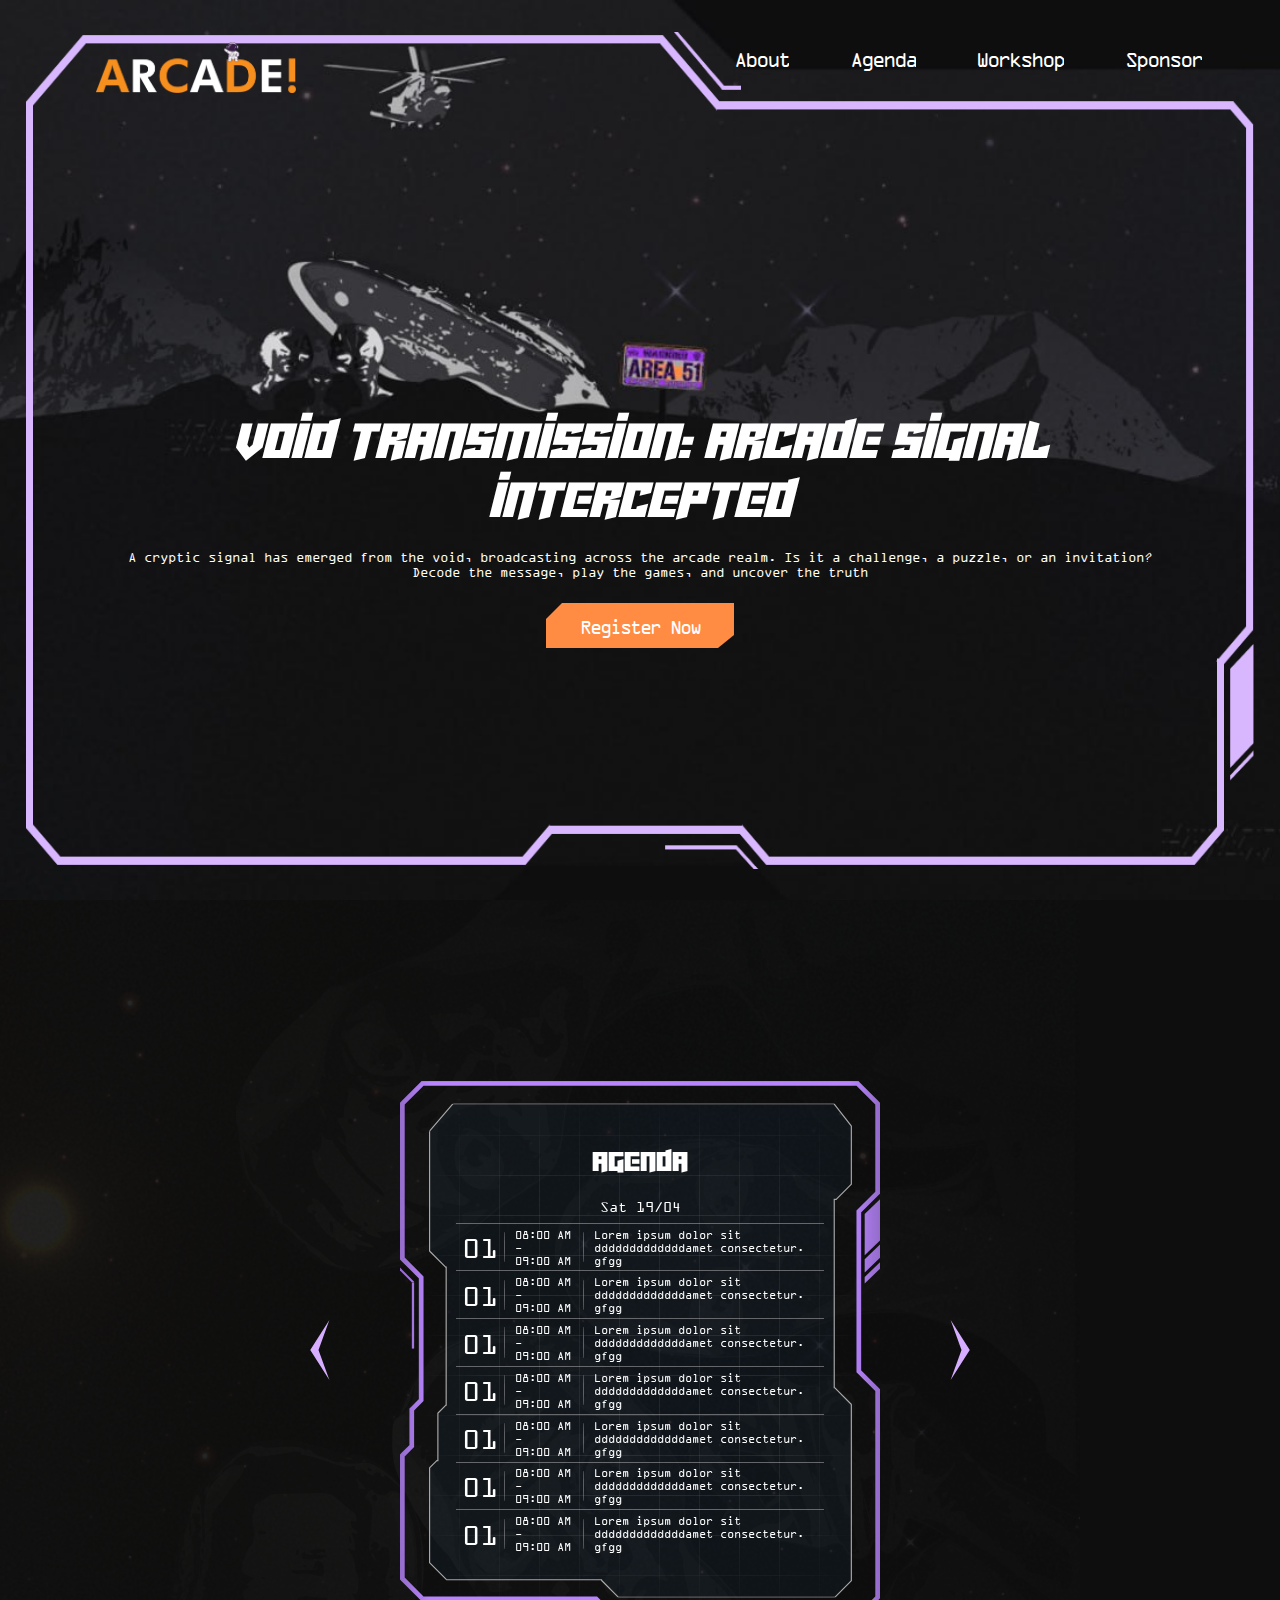
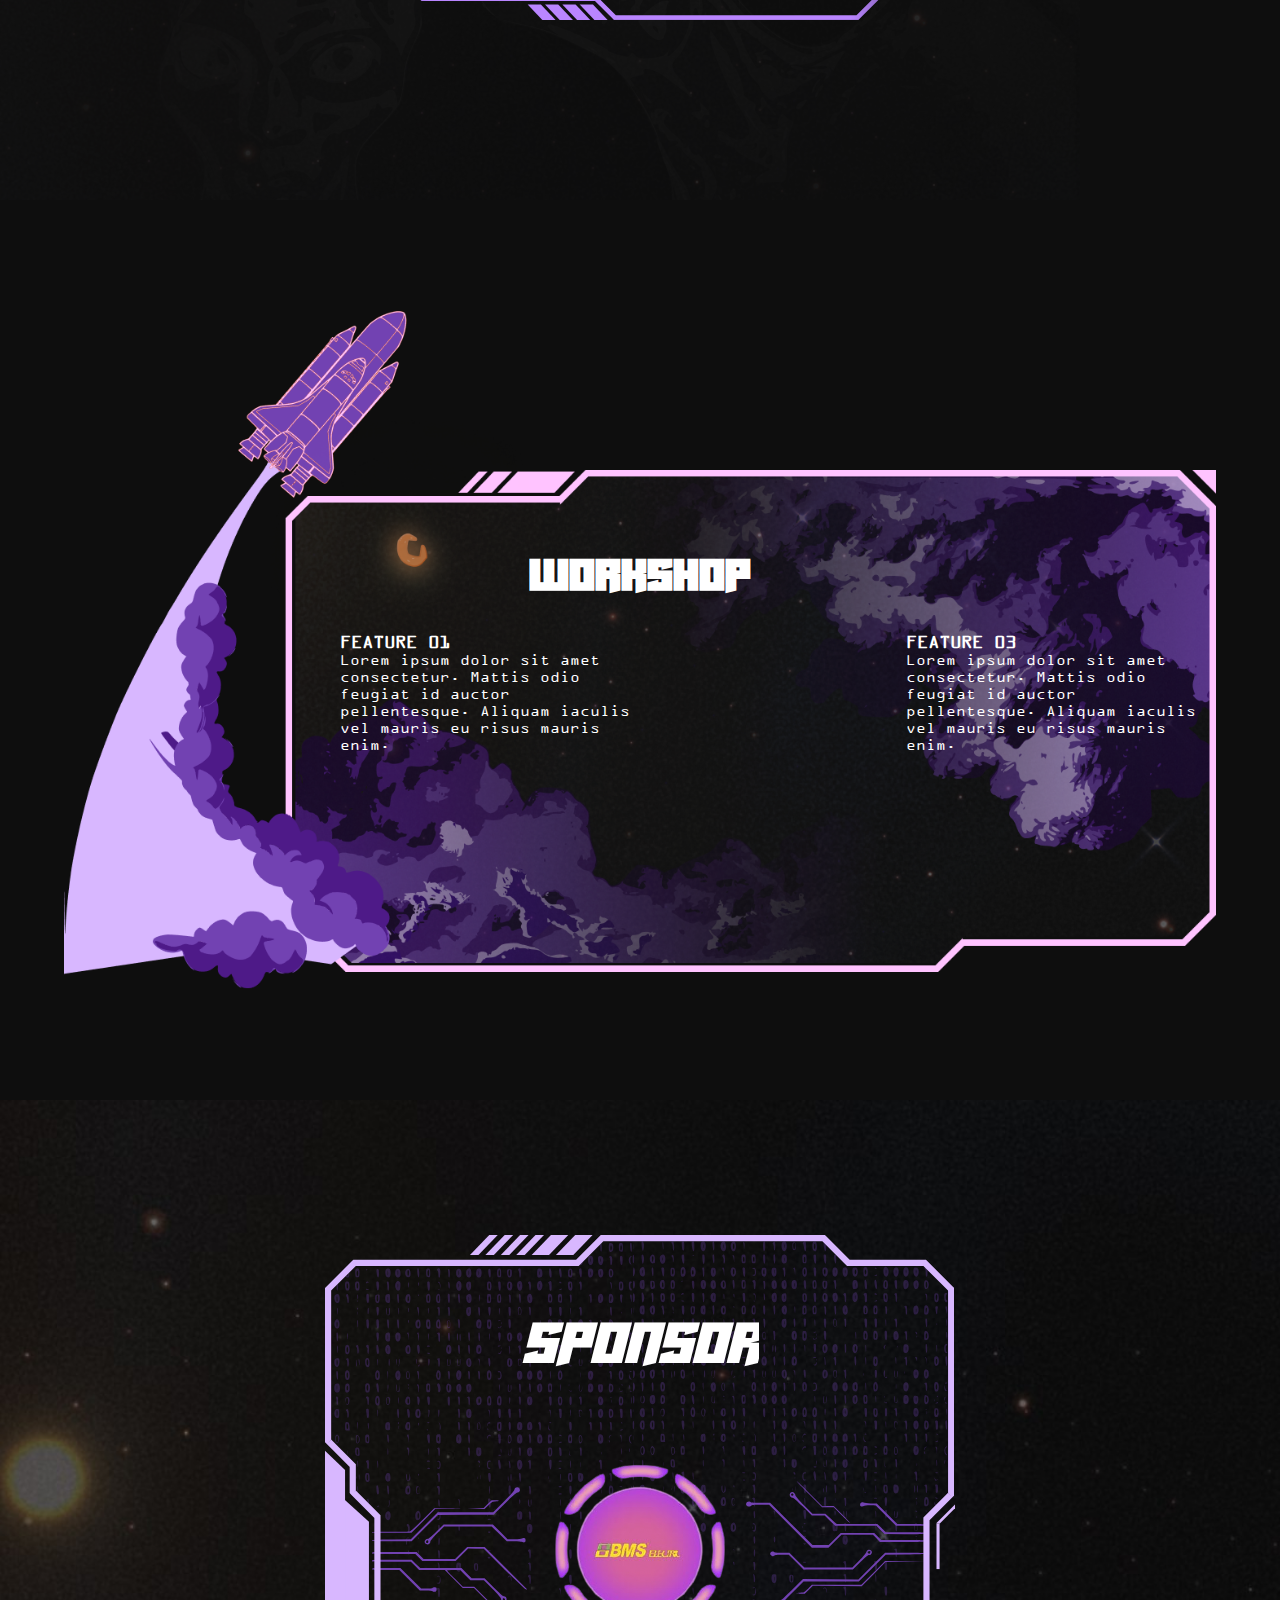
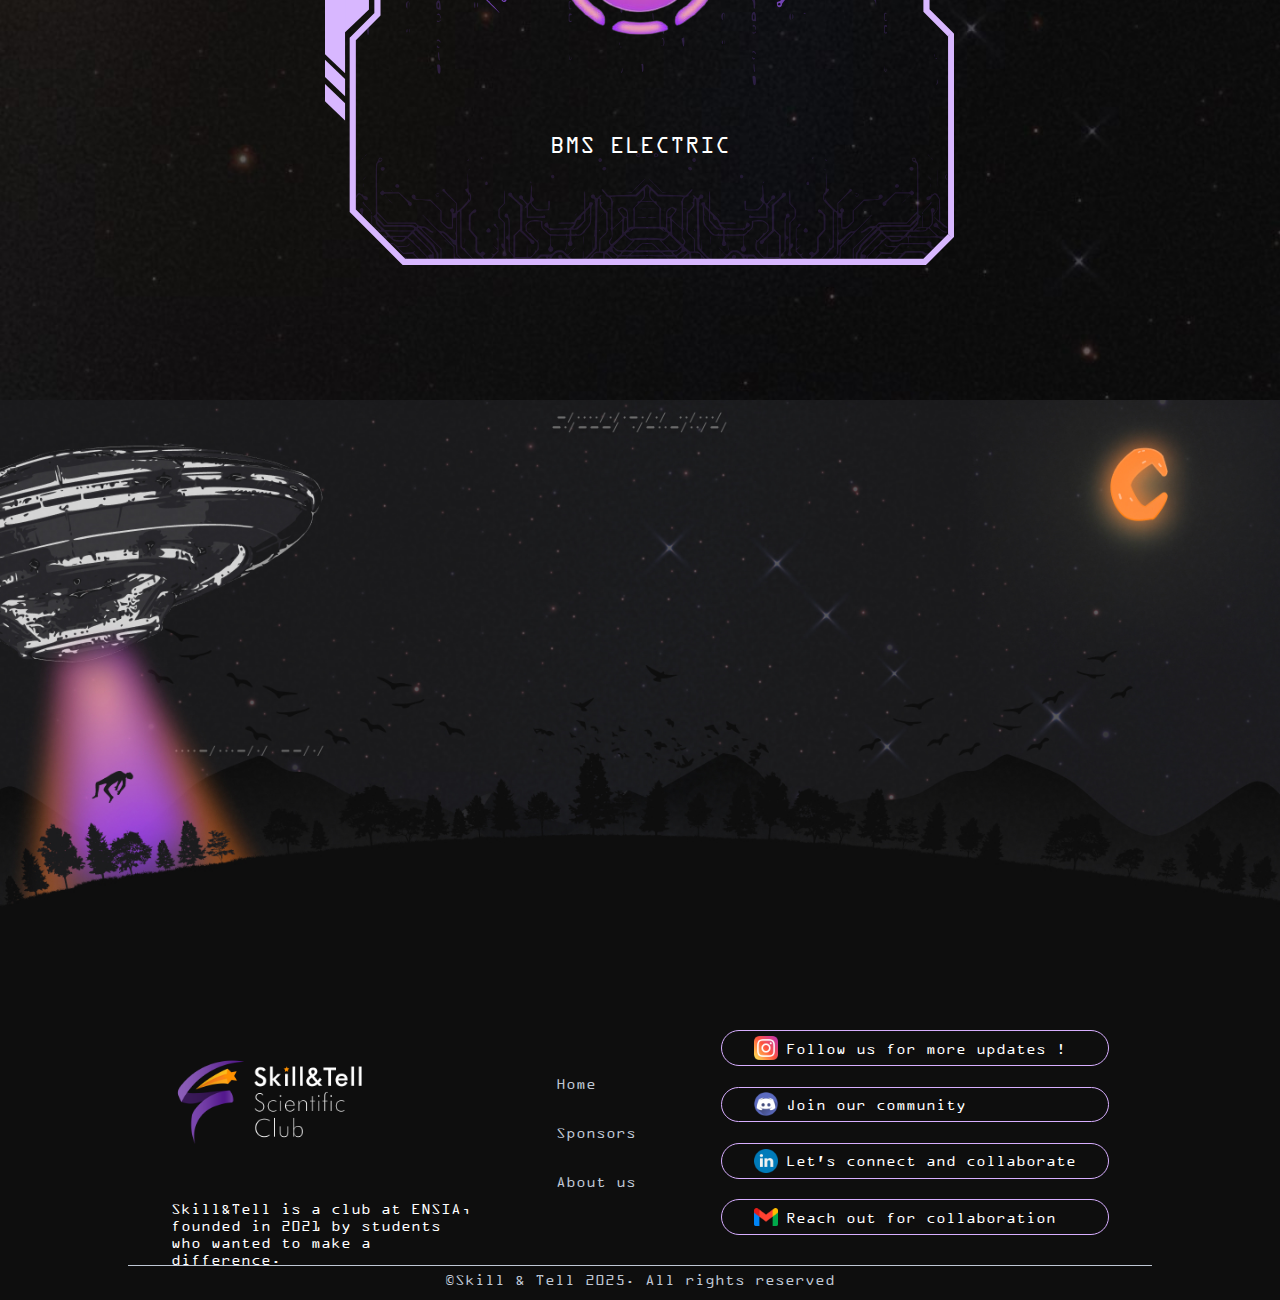
==== index.html @ f5339209 "Final_Version_3" ====
<!DOCTYPE html>
<html lang="en">
<head>
    <meta charset="UTF-8">
    <meta name="viewport" content="width=device-width, initial-scale=1.0">
    <title>ARCADE</title>
    <link rel="stylesheet" href="index.css">
    <link href='https://unpkg.com/boxicons@2.1.4/css/boxicons.min.css' rel='stylesheet'>
    <link rel="icon" type="image/png" sizes="32x32" href="./Images/Logo-2.png">

</head>
<body>
    <!-- ADD THE LOGO -->
   <!-- Hero Section-->
   <div>
    <header>
        <div class="logo">
            <a href="#hero-section"><img src="./Images/Logo-2.png"></a>
        </div>
        <nav class="header-nav">
            <ul>
                <li><a href="#about">About</a></li>
                <li><a href="#agenda">Agenda</a></li>
                <li><a href="#workshop">Workshop</a></li>
                <li><a href="#sponsor">Sponsor</a></li>
            </ul>
            <i class='bx bx-menu'></i>
        </nav>
        
        

    </header>
    <main>
        <section id="hero-section">
           
            <div class="cliped-div">
                <div class="hero-section-div">
                    <div class="text">
                        <h1>VOID TRANSMISSION: ARCADE SIGNAL INTERCEPTED</h1>
                        <h3>A cryptic signal has emerged from the void, broadcasting across the arcade realm. Is it a challenge, a puzzle, or an invitation? Decode the message, play the games, and uncover the truth</h3>
                    </div>
                    <button id="submitBtn">Register Now</button>
                </div>
            </div>
        </section>
    </main>
    

</div>

    <!-- AGENDA-->
    <div class="agenda">
    <div class="part_Agenda" id="agenda">
        <div class="overlay"></div>
        <div class="bottun_r_l">
            <svg width="20" height="60" viewBox="0 0 26 80" fill="none" xmlns="http://www.w3.org/2000/svg" class="button" id="previous">
                <path d="M25.5 80L11 40L25.5 -2.22928e-06L-3.49691e-06 40L25.5 80Z" fill="#D7AEFF"/>
              </svg>
                    <svg width="20" height="60" viewBox="0 0 26 80" fill="none" xmlns="http://www.w3.org/2000/svg" class="button" id="next">
                <path d="M0.5 80L15 40L0.500003 -2.22928e-06L26 40L0.5 80Z" fill="#D7AEFF"/>
                </svg>
        </div>
        <div class="big_agenda">
            <div class="box_agenda active">
                <div class="cadre_agenda1">
                    <div class="box_grid"></div>
                    <div class="cadre_agenda2">
                        <div class="cadre_agenda3">
                            <div class="part_text_1">
                                    <p class="text_agenda">
                                        Agenda
                                    </p>
                            </div>
                            <div class="part_text_2">
                                    <p class="day">Sat 19/04</p>
                            </div>
                            <div class="part_text_3">
                                <div class="line_x"></div>
                                <div class="box_text_plan">
                                    <div class="part_text_n desplay"><p class="n">01</p></div>
                                    <div class="line_y"></div>
                                    <div class="part_text_time desplay"><p class="time">08:00 AM - <br>09:00 AM</p></div>
                                    <div class="line_y"></div>
                                    <div class="part_or desplay"> <p class="or">Lorem ipsum dolor sit dddddddddddddamet consectetur. gfgg</p></div>
                                </div>
                                <div class="line_x"></div>
                                <div class="box_text_plan">
                                    <div class="part_text_n desplay"><p class="n">01</p></div>
                                    <div class="line_y"></div>
                                    <div class="part_text_time desplay"><p class="time">08:00 AM - <br>09:00 AM</p></div>
                                    <div class="line_y"></div>
                                    <div class="part_or desplay"> <p class="or">Lorem ipsum dolor sit dddddddddddddamet consectetur. gfgg</p></div>
                                </div>
                                <div class="line_x"></div>
                                <div class="box_text_plan">
                                    <div class="part_text_n desplay"><p class="n">01</p></div>
                                    <div class="line_y"></div>
                                    <div class="part_text_time desplay"><p class="time">08:00 AM - <br>09:00 AM</p></div>
                                    <div class="line_y"></div>
                                    <div class="part_or desplay"> <p class="or">Lorem ipsum dolor sit dddddddddddddamet consectetur. gfgg</p></div>
                                </div>
                                <div class="line_x"></div>
                                <div class="box_text_plan">
                                    <div class="part_text_n desplay"><p class="n">01</p></div>
                                    <div class="line_y"></div>
                                    <div class="part_text_time desplay"><p class="time">08:00 AM - <br>09:00 AM</p></div>
                                    <div class="line_y"></div>
                                    <div class="part_or desplay"> <p class="or">Lorem ipsum dolor sit dddddddddddddamet consectetur. gfgg</p></div>
                                </div>
                                <div class="line_x"></div>
                                <div class="box_text_plan">
                                    <div class="part_text_n desplay"><p class="n">01</p></div>
                                    <div class="line_y"></div>
                                    <div class="part_text_time desplay"><p class="time">08:00 AM - <br>09:00 AM</p></div>
                                    <div class="line_y"></div>
                                    <div class="part_or desplay"> <p class="or">Lorem ipsum dolor sit dddddddddddddamet consectetur. gfgg</p></div>
                                </div>
                                <div class="line_x"></div>
                                <div class="box_text_plan">
                                    <div class="part_text_n desplay"><p class="n">01</p></div>
                                    <div class="line_y"></div>
                                    <div class="part_text_time desplay"><p class="time">08:00 AM - <br>09:00 AM</p></div>
                                    <div class="line_y"></div>
                                    <div class="part_or desplay"> <p class="or">Lorem ipsum dolor sit dddddddddddddamet consectetur. gfgg</p></div>
                                </div>
                                <div class="line_x"></div>
                                <div class="box_text_plan">
                                    <div class="part_text_n desplay"><p class="n">01</p></div>
                                    <div class="line_y"></div>
                                    <div class="part_text_time desplay"><p class="time">08:00 AM - <br>09:00 AM</p></div>
                                    <div class="line_y"></div>
                                    <div class="part_or desplay"> <p class="or">Lorem ipsum dolor sit dddddddddddddamet consectetur. gfgg</p></div>
                                </div>
                            </div>
                        </div>
                    </div>
                </div>
            </div>
            <div class="box_agenda">
                <div class="cadre_agenda1">
                    <div class="box_grid"></div>
                    <div class="cadre_agenda2">
                        <div class="cadre_agenda3">
                            <div class="part_text_1">
                                    <p class="text_agenda">
                                        Agenda
                                    </p>
                            </div>
                            <div class="part_text_2">
                                    <p class="day">Sat 19/04</p>
                            </div>
                            <div class="part_text_3">
                                <div class="line_x"></div>
                                <div class="box_text_plan">
                                    <div class="part_text_n desplay"><p class="n">01</p></div>
                                    <div class="line_y"></div>
                                    <div class="part_text_time desplay"><p class="time">08:00 AM - <br>09:00 AM</p></div>
                                    <div class="line_y"></div>
                                    <div class="part_or desplay"> <p class="or">Lorem ipsum dolor sit dddddddddddddamet consectetur. gfgg</p></div>
                                </div>
                                <div class="line_x"></div>
                                <div class="box_text_plan">
                                    <div class="part_text_n desplay"><p class="n">01</p></div>
                                    <div class="line_y"></div>
                                    <div class="part_text_time desplay"><p class="time">08:00 AM - <br>09:00 AM</p></div>
                                    <div class="line_y"></div>
                                    <div class="part_or desplay"> <p class="or">Lorem ipsum dolor sit dddddddddddddamet consectetur. gfgg</p></div>
                                </div>
                                <div class="line_x"></div>
                                <div class="box_text_plan">
                                    <div class="part_text_n desplay"><p class="n">01</p></div>
                                    <div class="line_y"></div>
                                    <div class="part_text_time desplay"><p class="time">08:00 AM - <br>09:00 AM</p></div>
                                    <div class="line_y"></div>
                                    <div class="part_or desplay"> <p class="or">Lorem ipsum dolor sit dddddddddddddamet consectetur. gfgg</p></div>
                                </div>
                                <div class="line_x"></div>
                                <div class="box_text_plan">
                                    <div class="part_text_n desplay"><p class="n">01</p></div>
                                    <div class="line_y"></div>
                                    <div class="part_text_time desplay"><p class="time">08:00 AM - <br>09:00 AM</p></div>
                                    <div class="line_y"></div>
                                    <div class="part_or desplay"> <p class="or">Lorem ipsum dolor sit dddddddddddddamet consectetur. gfgg</p></div>
                                </div>
                                <div class="line_x"></div>
                                <div class="box_text_plan">
                                    <div class="part_text_n desplay"><p class="n">01</p></div>
                                    <div class="line_y"></div>
                                    <div class="part_text_time desplay"><p class="time">08:00 AM - <br>09:00 AM</p></div>
                                    <div class="line_y"></div>
                                    <div class="part_or desplay"> <p class="or">Lorem ipsum dolor sit dddddddddddddamet consectetur. gfgg</p></div>
                                </div>
                                <div class="line_x"></div>
                                <div class="box_text_plan">
                                    <div class="part_text_n desplay"><p class="n">01</p></div>
                                    <div class="line_y"></div>
                                    <div class="part_text_time desplay"><p class="time">08:00 AM - <br>09:00 AM</p></div>
                                    <div class="line_y"></div>
                                    <div class="part_or desplay"> <p class="or">Lorem ipsum dolor sit dddddddddddddamet consectetur. gfgg</p></div>
                                </div>
                                <div class="line_x"></div>
                                <div class="box_text_plan">
                                    <div class="part_text_n desplay"><p class="n">01</p></div>
                                    <div class="line_y"></div>
                                    <div class="part_text_time desplay"><p class="time">08:00 AM - <br>09:00 AM</p></div>
                                    <div class="line_y"></div>
                                    <div class="part_or desplay"> <p class="or">Lorem ipsum dolor sit dddddddddddddamet consectetur. gfgg</p></div>
                                </div>
                            </div>
                        </div>
                    </div>
                </div>
            </div>
            <div class="box_agenda">
                <div class="cadre_agenda1">
                    <div class="box_grid"></div>
                    <div class="cadre_agenda2">
                        <div class="cadre_agenda3">
                            <div class="part_text_1">
                                    <p class="text_agenda">
                                        Agenda
                                    </p>
                            </div>
                            <div class="part_text_2">
                                    <p class="day">Sat 19/04</p>
                            </div>
                            <div class="part_text_3">
                                <div class="line_x"></div>
                                <div class="box_text_plan">
                                    <div class="part_text_n desplay"><p class="n">01</p></div>
                                    <div class="line_y"></div>
                                    <div class="part_text_time desplay"><p class="time">08:00 AM - <br>09:00 AM</p></div>
                                    <div class="line_y"></div>
                                    <div class="part_or desplay"> <p class="or">Lorem ipsum dolor sit dddddddddddddamet consectetur. gfgg</p></div>
                                </div>
                                <div class="line_x"></div>
                                <div class="box_text_plan">
                                    <div class="part_text_n desplay"><p class="n">01</p></div>
                                    <div class="line_y"></div>
                                    <div class="part_text_time desplay"><p class="time">08:00 AM - <br>09:00 AM</p></div>
                                    <div class="line_y"></div>
                                    <div class="part_or desplay"> <p class="or">Lorem ipsum dolor sit dddddddddddddamet consectetur. gfgg</p></div>
                                </div>
                                <div class="line_x"></div>
                                <div class="box_text_plan">
                                    <div class="part_text_n desplay"><p class="n">01</p></div>
                                    <div class="line_y"></div>
                                    <div class="part_text_time desplay"><p class="time">08:00 AM - <br>09:00 AM</p></div>
                                    <div class="line_y"></div>
                                    <div class="part_or desplay"> <p class="or">Lorem ipsum dolor sit dddddddddddddamet consectetur. gfgg</p></div>
                                </div>
                                <div class="line_x"></div>
                                <div class="box_text_plan">
                                    <div class="part_text_n desplay"><p class="n">01</p></div>
                                    <div class="line_y"></div>
                                    <div class="part_text_time desplay"><p class="time">08:00 AM - <br>09:00 AM</p></div>
                                    <div class="line_y"></div>
                                    <div class="part_or desplay"> <p class="or">Lorem ipsum dolor sit dddddddddddddamet consectetur. gfgg</p></div>
                                </div>
                                <div class="line_x"></div>
                                <div class="box_text_plan">
                                    <div class="part_text_n desplay"><p class="n">01</p></div>
                                    <div class="line_y"></div>
                                    <div class="part_text_time desplay"><p class="time">08:00 AM - <br>09:00 AM</p></div>
                                    <div class="line_y"></div>
                                    <div class="part_or desplay"> <p class="or">Lorem ipsum dolor sit dddddddddddddamet consectetur. gfgg</p></div>
                                </div>
                                <div class="line_x"></div>
                                <div class="box_text_plan">
                                    <div class="part_text_n desplay"><p class="n">01</p></div>
                                    <div class="line_y"></div>
                                    <div class="part_text_time desplay"><p class="time">08:00 AM - <br>09:00 AM</p></div>
                                    <div class="line_y"></div>
                                    <div class="part_or desplay"> <p class="or">Lorem ipsum dolor sit dddddddddddddamet consectetur. gfgg</p></div>
                                </div>
                                <div class="line_x"></div>
                                <div class="box_text_plan">
                                    <div class="part_text_n desplay"><p class="n">01</p></div>
                                    <div class="line_y"></div>
                                    <div class="part_text_time desplay"><p class="time">08:00 AM - <br>09:00 AM</p></div>
                                    <div class="line_y"></div>
                                    <div class="part_or desplay"> <p class="or">Lorem ipsum dolor sit dddddddddddddamet consectetur. gfgg</p></div>
                                </div>
                            </div>
                        </div>
                    </div>
                </div>
            </div>
            
            
        </div>
    </div>
    </div>

 <!-- WORKSHOP -->
 <div class="wrk" id="workshop">
 <section class="workshop">
    <h2 class="title">WORKSHOP</h2>
    <div class="features">
      <div class="feature">
        <h3>FEATURE 01</h3>
        <p>
            Lorem ipsum dolor sit amet consectetur. Mattis odio feugiat id auctor
            pellentesque. Aliquam iaculis vel mauris eu risus mauris enim.
        </p>
      </div>
      
      <div class="feature">
        <h3>FEATURE 03</h3>
        <p>
            Lorem ipsum dolor sit amet consectetur. Mattis odio feugiat id auctor
            pellentesque. Aliquam iaculis vel mauris eu risus mauris enim.
        </p>
      </div>
    </div>
  </section>
</div>

    <!-- SPONSOR-->
    <div class="sponsor_container" id="sponsor">
       
        <p class="title_section">
         Sponsor
       </p>
       <img src="./assets/spnsr.svg" alt="" class="spnsr_main">
       <img src="./assets/center_sponsor-removebg-preview.png" alt="" class="spnsr_center">
       <p class="desc_text">
         BMS  ELECTRIC
       </p>
     </div>
     


      <!-- FOOTER-->

      <footer>
        <div class="footer-container">
            <!-- Left Most Part ( Logo Part ) -->
            <div class="footer-logo">
              <img src="./Images/skill&tell_logo.png" width="200px" />
              <p>Skill&Tell is a club at ENSIA, founded in 2021 by students who wanted to make a difference.</p>
            </div>
    
            <!-- Middle Part ( Page Links Part ) -->
            <div class="footer-page-links">
              <div class="links">
                <a href="#hero-section">Home</a>
                <a href="#sponsor">Sponsors</a>
                <a >About us</a>
              </div>
            </div>
    
            
            <div class="footer-media-links">
              <a href="https://www.instagram.com/skillntell.club?igsh=MW1rYmptZ3RpdXh0Zw==">
              <div class="footer-media-link link-1">
                <img
                  src="./Images/instagram.png"
                  width="24px"
                  height="24px"
                  alt=""
                />
                <p>Follow us for more updates !</p>
               
               
              </div>
              </a>
              <div class="footer-media-link link-2">
                <img
                  src="./Images/discord.png"
                  width="24px"
                  height="24px"
                  alt=""
                />
                <p>Join our community</p>
               
                 
              </div>
              <a href="https://www.linkedin.com/company/skill-tell-club/">
              <div class="footer-media-link link-3">
                <img
                  src="./Images/linkedin.png"
                  width="24px"
                  height="24px"
                  alt=""
                />
                <p>Let's connect and collaborate</p>
              </div>
            </a>
              <div class="footer-media-link link-4">
                <img src="./Images/gmail.png" width="24px" height="24px" alt="" />
                <p>Reach out for collaboration</p>
              </div>
            </div>
          </div>
    
          <p class="rights">©Skill & Tell 2025. All rights reserved</p>
        
          <!--  
          <div class="big_thanks">
            <div> Big Thanks to our Developer Team</div>
            <div class="container">
                <div class="circle-image">
                  <img src="/BigThanks/Images/badri.jpg" alt="300x300" />
                </div>
                <div class="circle-image">
                    <img src="/BigThanks/Images/Chakib.jpg" alt="300x300" />
                  </div>
                  <div class="circle-image">
                    <img src="http://placebear.com/300/300" alt="300x300" />
                  </div>
                  <div class="circle-image">
                    <img src="http://placebear.com/300/300" alt="300x300" />
                  </div>
                  <div class="circle-image">
                    <img src="http://placebear.com/300/300" alt="300x300" />
                  </div>
              </div>
               </div>
            -->
        </footer>

       
           
        









    <script>

        
        // Get the menu icon and menu elements nd the body
        const menuIcon = document.querySelector('.bx.bx-menu');
        const navMenu = document.querySelector('.header-nav ul');
    
        // Add click event listener to the menu icon
        menuIcon.addEventListener('click', function() {
            // Toggle between display none and flex
            if (navMenu.style.display === 'none' || navMenu.style.display === '') {
                navMenu.style.display = 'flex';
            } else {
                navMenu.style.display = 'none';
            }
        });

        window.addEventListener('resize', () => {
            if (window.innerWidth > 652) {
                navMenu.style.display = "flex"; // Hide the menu
            }else{
                navMenu.style.display = "none";
            }
        });
        document.getElementById("submitBtn").addEventListener("click", function () {
  window.location.href = "registration/register.html";
});



        
    </script>
    <script src="scr.js"></script>
</body>
</html>
---- index.css ----
@font-face {
    font-family: 'Cyberjunkies';
    src: url('font/Cyberjunkies.ttf') ;
    style: normal;
}
@font-face {
    font-family: 'OCRAEXT';
    src: url('font/OCRAEXT.TTF') ;
    style: normal;
}
:root{
    --font-primary: 'Cyberjunkies', sans-serif;    /* Main font */
    --font-secondary: 'OCRAEXT', monospace;
    --bg-color: #0E0E0E;
    --second-bg-color: #c299ff;
    --text-color: rgba(255, 255, 255, 1);
    --btn-color: rgba(255, 140, 66, 1);
    
}
*{
    
    color: var(--text-color);
    padding: 0;
    margin: 0;
    box-sizing: border-box;
    overflow-x: hidden;
    
}

html {
    scroll-behavior: smooth;
}



/* HERO SECTION */
/* header styling */
header{
    width: 100%;
    height: 13%;
    display: flex;
    align-items: center;
    justify-content: space-between;
    position: absolute;
    top: 0;
    left: 0;
    padding: 0.1rem 0rem 0rem 6rem;
}
.header-nav{
    position: relative;
    display: flex;
    justify-content: center;
    align-items: center;
    width: 50%;
    z-index: 3;
}
.bx.bx-menu{
    font-size: 1.4rem;
    display: none;
}
header .header-nav ul{
    width: 100%;
    list-style-type: none;
    display: flex;
    align-items: center;
    justify-content: space-around;
    padding: 0 3rem 0 1rem; 
}
.logo{
    width: 30%;
    margin-top: 1.3rem;
    z-index: 3;
}
.logo a{
    text-decoration: none; 
}
.logo img{
    cursor: pointer; 
    width: 200px;
}
header .header-nav ul li a{   
    letter-spacing: -2px;
    font-weight: 400;
    font-size: 1.4rem;
    text-decoration: none; 
    color: inherit; 
    font-family: var(--font-secondary); 
    transition: 
        color 0.3s ease-in-out,
        letter-spacing 0.3s ease-in-out;
}
header .header-nav ul li a:hover{
    text-decoration: underline;
    text-underline-offset: 0.5rem;
    color: var(--second-bg-color);
    letter-spacing: -1px; 
}
/* main styling */
main{
    background-color: var(--bg-color);
    display: flex;
    width: 100%;
    height: 100vh;
}
/* hero section styling */
#hero-section{
    width: 100%;
    height: 100vh;
    display: flex;
    justify-content: center;
    align-items: center;
    background-image: url('./Images/HeroImage.jpg');
    background-repeat: no-repeat;
    background-size: cover; 
    background-position: bottom center;
}
.overlay {
    position: absolute;
    top: 0;
    left: 0;
    width: 100%;
    height: 100%;
    background-color: #0E0E0E;
    opacity: 0.7; /* adjust to control darkness */
  }
.cliped-div{
    position: relative;
    background-image: url(./assets/borders.png);
    background-position: 0 0;
  background-size: 100% 100%;      
  background-repeat: no-repeat; 
    width: 96%; 
    height: 93vh;
    display: flex;
    align-items: center;
    justify-content: center;
    flex-direction: column;
}
#hero-section .hero-section-div{
    /* background-color: red; */
    margin-top: 13rem;
    text-align: center;
    width:87%;
    height: 288px;
    display: flex;
    flex-direction: column;
    align-items: center;
    gap: 24px;
}
#hero-section .hero-section-div .text{
    display: flex;
    flex-direction: column;
    align-items: center;
    gap: 21px;
    width: 100%;
}
#hero-section .hero-section-div h1{
    font-family: var(--font-primary);
    font-weight: 400;
    font-size: 3.4rem;
    font-style: italic;
}
#hero-section .hero-section-div h3{
    font-family: var(--font-secondary);
    font-weight: lighter;
    font-weight: 400;
    font-size: 0.9rem;
    letter-spacing: -8%;
    text-align: center;
}
#hero-section .hero-section-div button{
    font-size: 20px;
    letter-spacing: -2px;
    height: 45px;
    width: 188px;
    padding: 12px 32px;
    cursor: pointer;
    border: none;
    background-color: var(--btn-color);
    font-family: var(--font-secondary);
    clip-path: polygon(16px 0, 100% 0%, 100% 32px, 172px 100%, 0% 100%, 0% 16px);
}  
@media (max-width: 1000px) {
    header .header-nav ul li a{
        font-size: 95%;
    }
}  
@media (max-width: 870px) {
    
    #hero-section .hero-section-div h1{
        font-size: 2.7rem;
    }
    #hero-section .hero-section-div h3{
        font-size: 0.8rem;
    }
}
@media (max-width: 652px){
    header .header-nav ul{
        padding: 0;
        display: none;
        width: 80%;
        height: 15rem;
        background-color: var(--bg-color);
        position: absolute;
        top: 1.4rem;
        right: 6.9rem;
        flex-direction: column;
        text-align: right;
        z-index: 3;
        font-size: 1.2rem;
        border-radius: 0.5rem 0rem 0.5rem 0.5rem;
        border: 0.4rem solid var(--second-bg-color);
    }
    .bx.bx-menu{
        display: flex;
        font-size: 3rem;
        cursor: pointer;
    }
    .logo img{
        width: 100px;
    }
}
@media (max-width: 619px){
    #hero-section .hero-section-div{
        margin-top: 9rem;
    }
    header{
        padding-left: 3rem;
    }
}
@media (max-width: 533px){
    #hero-section .hero-section-div{
        margin-top: 0;
    }
}
@media (max-width: 370px){
    header{
        padding-left: 1.3rem;
    }
    #hero-section .hero-section-div{
        margin-top: 4rem;
    }
    #hero-section .hero-section-div h1{
        font-size: 2rem;
    }
    #hero-section .hero-section-div h3{
        font-size: 0.6rem;
    }
}



/* AGENDA */ 



.part_Agenda{
    height: 100vh;
    background: url('./Images/Aliens.jpg') no-repeat ;
    background-repeat: no-repeat;
    background-color: #0E0E0E;
    color: aliceblue;
    display: flex;
    align-items: center;
    justify-content: center;
    position: relative;

}
.big_agenda{
    width: 700px;
    height: 550px;
    
    display: flex;
    overflow: hidden;
    align-items: center;
    -webkit-mask-image: linear-gradient(to right, transparent, black 20%, black 80%, transparent);
    mask-image: linear-gradient(to right, transparent, black 20%, black 80%, transparent);

    -webkit-mask-repeat: no-repeat;
    mask-repeat: no-repeat;
}
.box_agenda{
    min-width: 100%;
    height: 100%;
    
    display: flex;
    align-items: center;
    justify-content: center;
    transition:  0.7s ease-in-out;
    opacity: 0;
    scale: 0.7;

}
.cadre_agenda1{
    background-image: url(./svg/cadre1.svg);
    background-size: contain; 
    background-repeat: no-repeat;
    background-position: center;
    height: 100%;
    width: 480px;
    
    display: flex;
    justify-content: center;
    align-items: center;
}
.cadre_agenda2{
    height: 90%;
    width: 90%;
    background-image: url(./svg/cader2.svg);
    background-size: contain; 
    background-repeat: no-repeat;
    background-position: center;
    
    display: flex;
    align-items: center;
    justify-content: center;
}
.text_agenda{
    font-family: var(--font-primary);
}
.cadre_agenda3{
    height: 83%;
    width: 85%;
    
    display: flex;
    flex-direction: column;
    
    
}
.part_text_1{
    height: 13%;
    text-align: center;
    font-size: 30px;

}
.part_text_2{
    height: 6%;
    text-align: center;
    font-family: var(--font-secondary);
    font-size: 15px;
}
.part_text_3{
    height: 81%;
    font-family: var(--font-secondary);

    display: flex;
    flex-direction: column;
    justify-content: space-between;

    
}

.box_text_plan{
    display: flex;
    align-items: center;
    
    
}
.line_x{
    width: 100%;
    height: 1px;
    background-color: #a8a8a88f;
}
.box_text_plan{
    height: 13%;
    
    

}
.line_y{
    height: 70%;
    width: 1px;
    background-color: #a8a8a880;
    margin-right: 10px;
    border-radius: 100%;
    
}
.desplay{
    display: flex;
    align-items: center;

}
.part_text_n{
    font-size: 30px;
    min-width: 13%;
    justify-content: center;
}
.part_text_time{
    font-size: 12px;
    min-width: 16%;
    margin-right: 10px;
}
.part_or{
    font-size: 12px;
    
}

.cadre_agenda1{
    position: relative;
}
.box_grid{
position: absolute;
background-color: rgb(255, 255, 255);
height: 95%;
width: 92%;
top: 20px;
background-color: #f0f0f000;
    background-image:
      linear-gradient(#d9d9d91c 1px, transparent 1px),
      linear-gradient(90deg, #d9d9d917 1px, transparent 1px);
    background-size: 40px 40px; /* حجم المربعات */
    z-index: -1;
    -webkit-mask-image: 
      linear-gradient(to right, transparent, black 20%, black 80%, transparent),
      linear-gradient(to bottom, transparent, black 20%, black 80%, transparent);
    -webkit-mask-composite: intersect;

    mask-image: 
      linear-gradient(to right, transparent, black 20%, black 80%, transparent),
      linear-gradient(to bottom, transparent, black 20%, black 80%, transparent);
    mask-composite: intersect;

    /* باقي التنسيقات */
    -webkit-mask-repeat: no-repeat;
    mask-repeat: no-repeat;
}
.cadre_agenda1{
    position: relative;
    z-index: 1;
}
.bottun_r_l{
    position: absolute;
    display: flex;
    justify-content: space-around;
    width: 100%;
    z-index: 1;
}

.active{
    opacity: 1;
    scale: 1;
    

    
}
.button {
    cursor: pointer;
    
    transition: transform 0.3s ease, filter 0.3s ease;
}

.button:hover {
    transform: scale(1.1);
    filter: drop-shadow(0px 0px 10px #D7AEFF);
}





@media (max-width: 600px) {
    .big_agenda{
        width: 700px;
        height: 450px;
    }
    .cadre_agenda3{
        height: 83%;
        width: 70%;
    }
    .box_grid{
        height: 90%;
        width: 75%;
    }


    .part_text_n{
        font-size: 25px;
        min-width: 13%;
        justify-content: center;
    }
    .part_text_time{
        font-size: 10px;
        min-width: 16%;
        margin-right: 10px;
    }
    .part_or{
        font-size: 10px;
        
    }
  }

  @media (max-width: 1000px) {
    .bottun_r_l{
        
        justify-content: space-around;
        gap: 450PX;
    }
  }


  @media (max-width: 450px) {
    .bottun_r_l{
        
        justify-content: space-between;
        gap: 0PX;
    }

    .big_agenda{
        width: 100%;
        height: 400px;
    }
    .cadre_agenda3{
        height: 83%;
        width: 70%;
    }
    .box_grid{
        height: 90%;
        width: 75%;
    }


    .part_text_n{
        font-size: 25px;
        min-width: 13%;
        justify-content: center;
    }
    .part_text_time{
        font-size: 8px;
        min-width: 16%;
        margin-right: 10px;
    }
    .part_or{
        font-size: 8px;
        
    }
  }

/*  WORKSHOP */
.wrk{
    background-color: var(--bg-color);
    
    

}

.workshop {
    background: url('./Images/Wrkshop.png') no-repeat center center;
    background-size: cover;
    height: 100vh;
    background-size: 90%; /* Or try 80%, 70%, etc. */
    width: 100%;
    padding: 2rem 2rem;
    display: flex;
    flex-direction: column;
    align-items: center;
    justify-content: center;
    font-family: 'Courier New', monospace;
    color: white;
    text-align: center;
  }
  
  .workshop .title {
    font-size: 3rem;
    font-weight: bold;
    margin-bottom: 2rem;
    font-family: var(--font-primary);
  }
  
  .features {
    display: flex;
    gap: 2rem;
    margin-left: 500px;
    max-width: 1100px;
    width: 100%;
    flex-wrap: wrap;
    justify-content: center;
    font-family: var(--font-secondary);
  }
  
  .feature {
    flex: 1 1 300px;
    text-align: left;
  }
.feature p{
    max-width: 300px;
}

  @media screen and (max-width: 768px) {
   .features{
    margin-left: 0px;
   }
   .workshop{
    background-size: auto; /* Or try 80%, 70%, etc. */

   }
  }
  


/* SPONSOR */ 



.sponsor_container {
    display: flex;
    justify-content: center;
    align-items: center;
    background: url('./Images/Aliens2.jpg') ;
    background-size: cover;  

    height: 100vh;
    width: 100vw;
    position: relative;
  }
  
  .spnsr_main {
    height: 70%;
  }
  
  .spnsr_center {
    height: 24%;
    position: absolute;
    top: 50%;
    left: 50%;
    transform: translate(-50%, -50%);
  }
  
  .title_section {
    font-weight: 400;
    font-family: var(--font-primary);
    font-style: italic;
    font-size: 64px;
    color: white;
    position: absolute;
    z-index: 10;
    top: 23%;
  }
  
  .desc_text {
    font-weight: 400;
    text-align: center;
    font-size: 24px;
    color: white;
    position: absolute;
    font-family: var(--font-secondary);
    z-index: 10;
    bottom: 27%;
  }
  
  @media screen and (max-width: 768px) {
    .spnsr_main {
      width: 90%;
      height: auto;
    }
  
    .title_section {
      font-size: 36px;
      top: 34%;
    }
  
    .desc_text {
      font-size: 16px;
      bottom: 34%;
    }
    .spnsr_center {
      height: auto;
      width: 30%;
    
    }
  }

  /*  FOOTER */





/* Footer */
:root {
    --color-background: #000000; 
    --color-text: #BFC7D4; 
}


a {
    all: unset;
    font-family: 'FuturaLT-Light';
    text-decoration: none; /* Remove underline */
    color: inherit;        /* Match the text color of parent element */
    cursor: pointer;       /* Add a pointer cursor for usability */
    font-family: var(--font-secondary);
}

footer {
    background-color: #000000;
    color: var(--color-text);
    height: 100vh;
    display: flex;
    flex-direction: column;
    align-items: center;
    background-image: url('./Images/Frame\ 4.jpg');
    background-size: cover;
    background-position: center;
    font-family: var(--font-secondary);
    background-repeat: no-repeat;

}

.footer-container {
    
    width: 100%;
    display: flex;
    justify-content: space-around;
    align-items: center;
    padding: 8rem;
    margin-top: 600px;
    overflow: hidden;
    font-family: var(--font-secondary);
    box-sizing: border-box;        /* Makes sure padding doesn't overflow */

}

.footer-logo p {
    width: 300px;
}

.footer-page-links {
    display: flex;
    gap: 5rem;
}

.links {
    display: flex;
    color: var(--color-text);
    flex-direction: column;
    gap: 2rem;
}

.footer-media-links {
    display: flex;
    flex-direction: column;
    gap: 1.3rem;
    color: white;
    font-family: var(--font-secondary);

}

.footer-media-link {
    border: 1px solid #D7AEFF;
    border-radius: 2rem;
    padding: 0.3rem 2rem;
    display: flex;
    gap: 0.5rem;
    align-items: center; /* Center items vertically */
    position: relative; /* For positioning arrows */
    transition: all 0.3s ease;
}

/* Arrow SVG Styles */
.footer-media-link svg {
    width: 26px; /* Adjust size as needed */
    height: 40px; /* Adjust size as needed */
    position: absolute; /* Position arrows absolutely */
    top: 50%; /* Center vertically */
    transform: translateY(-50%); /* Center vertically */
}

.arrow-left {
    left: -30px; /* Position left arrow outside the button */
}

.arrow-right {
    right: -30px; /* Position right arrow outside the button */
}

.link-1:hover {
    border: 1px solid #fc3f19;
    background: linear-gradient(to right, #f9ce34, #ee2a7b, #6228d7);
    -webkit-background-clip: text; /* Clip the background to the text */
    -webkit-text-fill-color: transparent; /* Make the text transparent */
    background-clip: text; /* Standard property */
    color: transparent; /* Fallback for older browsers */
}

.link-2:hover {
    border: 1px solid #7289da;
    color: #7289da;
}

.link-3:hover {
    border: 1px solid #4848de;
    color: #0a66c2;
}

.link-4:hover {
    border: 1px solid #08851b;
    color: #c71610; /* Fallback color */
    background: linear-gradient(to right, #c71610, #f2a60c, #08851b);
    -webkit-background-clip: text;
    -webkit-text-fill-color: transparent;
    background-clip: text;
}

.rights {
    width: 80%;
    height: 80%;
    display: flex;
    justify-content: center;
    border-top: 0.2px solid var(--color-text);
    padding: 0.3rem;
    position: relative;
    text-align: center;
    font-weight: 100;
    color: var(--color-text);
    bottom: 0;
}

@media (max-width: 760px) {
    .footer-media-links{
        visibility: none;
        display: none;
    }
    footer{
        height: auto;
    }
    .footer-container{
        display: flex;
        flex-direction: column;
        height: 650px;
        margin-top: 0px;

    }
    
}

/*  BIG THANKS  */

.big_thanks{
    display: flex;
    margin-top: 20px;
    padding: 2rem;
    flex-direction: column;
    gap: 20px;
    align-items: center;
    justify-content: center;
  }
  .big_thanks .container {
    width: fit-content;
    display: flex;
    gap: 10px;
    margin: auto;
  }
  
  .big_thanks .circle-image {
    box-sizing: border-box;
    height: 50px;
    width: 50px;
    overflow: hidden;
    border: 0.1em solid #16874E;
    border-radius: 50%; /* simpler and works great */
    display: flex;
    align-items: center;
    justify-content: center;
  }
  
  .big_thanks .circle-image img {
    height: 100%;
    width: 100%;
    object-fit: cover; /* keeps aspect ratio while covering the circle */
    transition: all 0.3s ease-in-out;
    border-radius: 50%;
  }
  
  .big_thanks .circle-image:hover img {
    transform: scale(1.2) rotate(2deg);
}
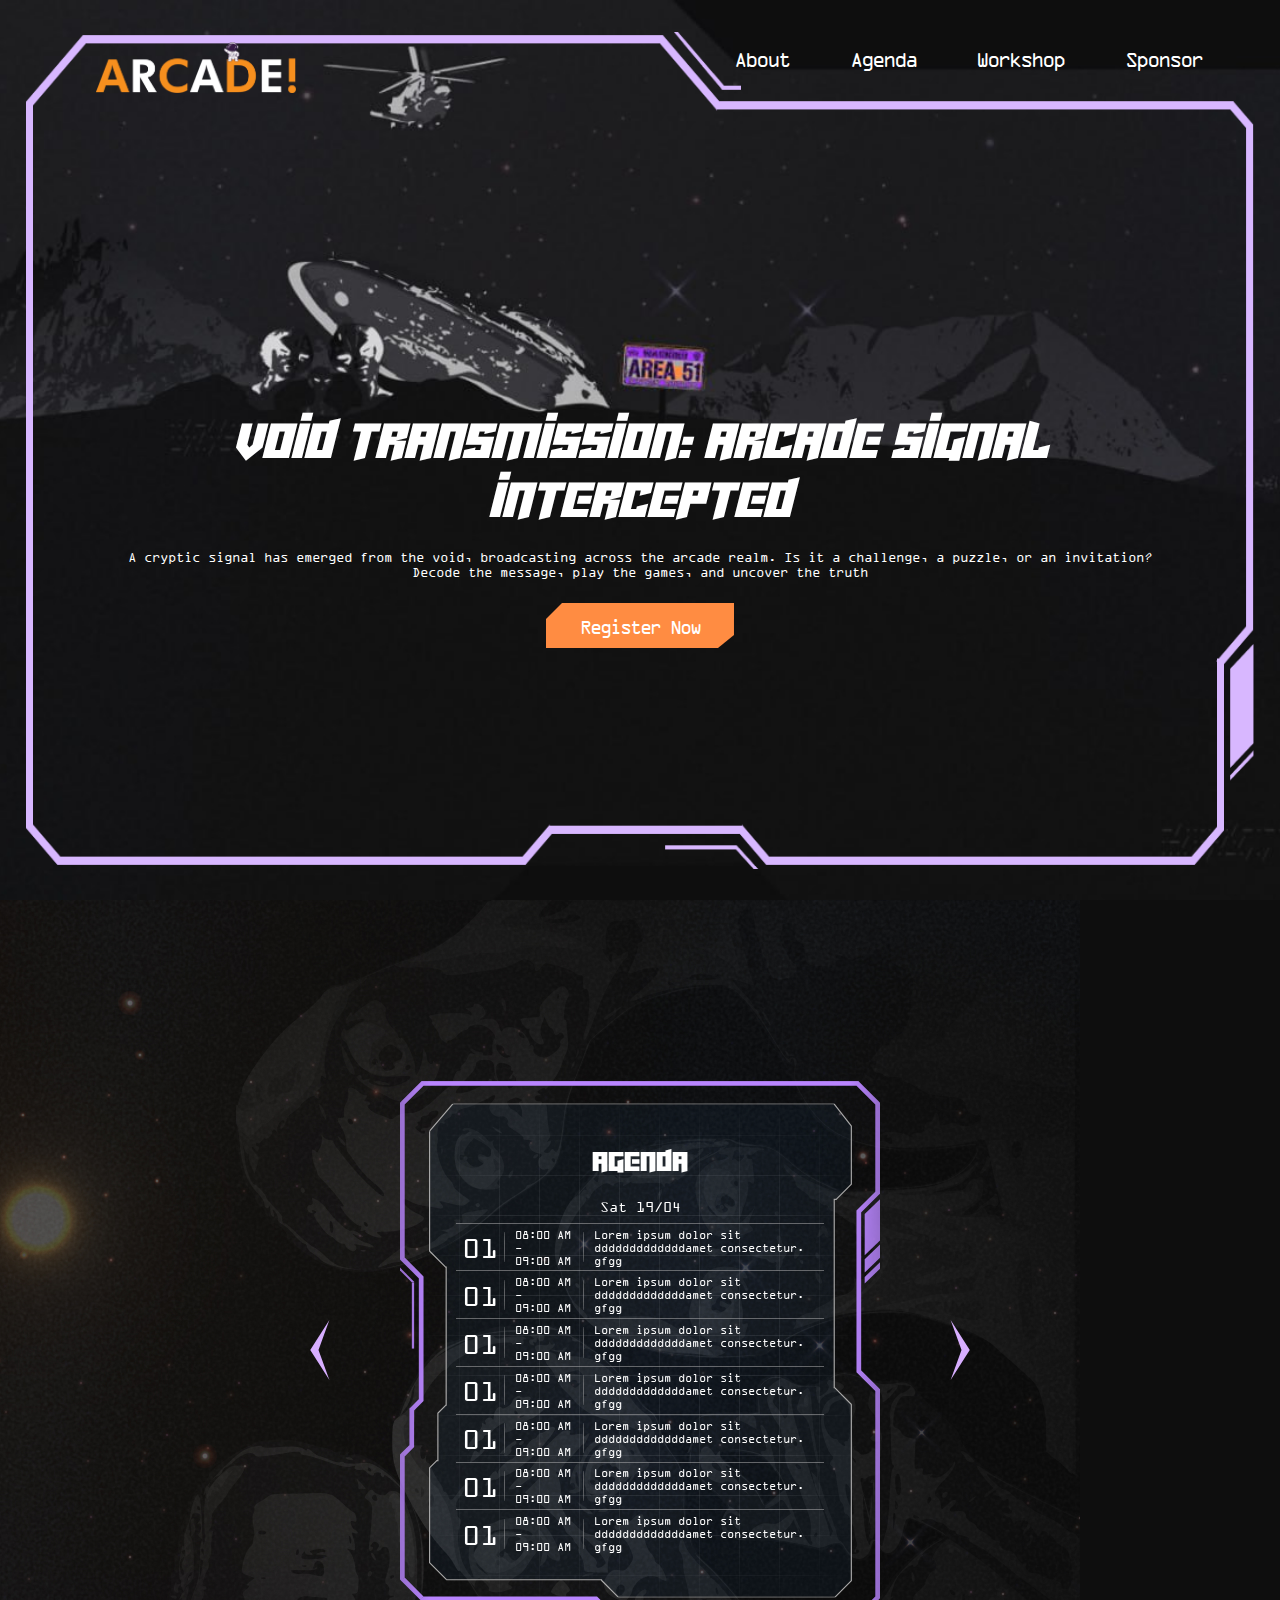
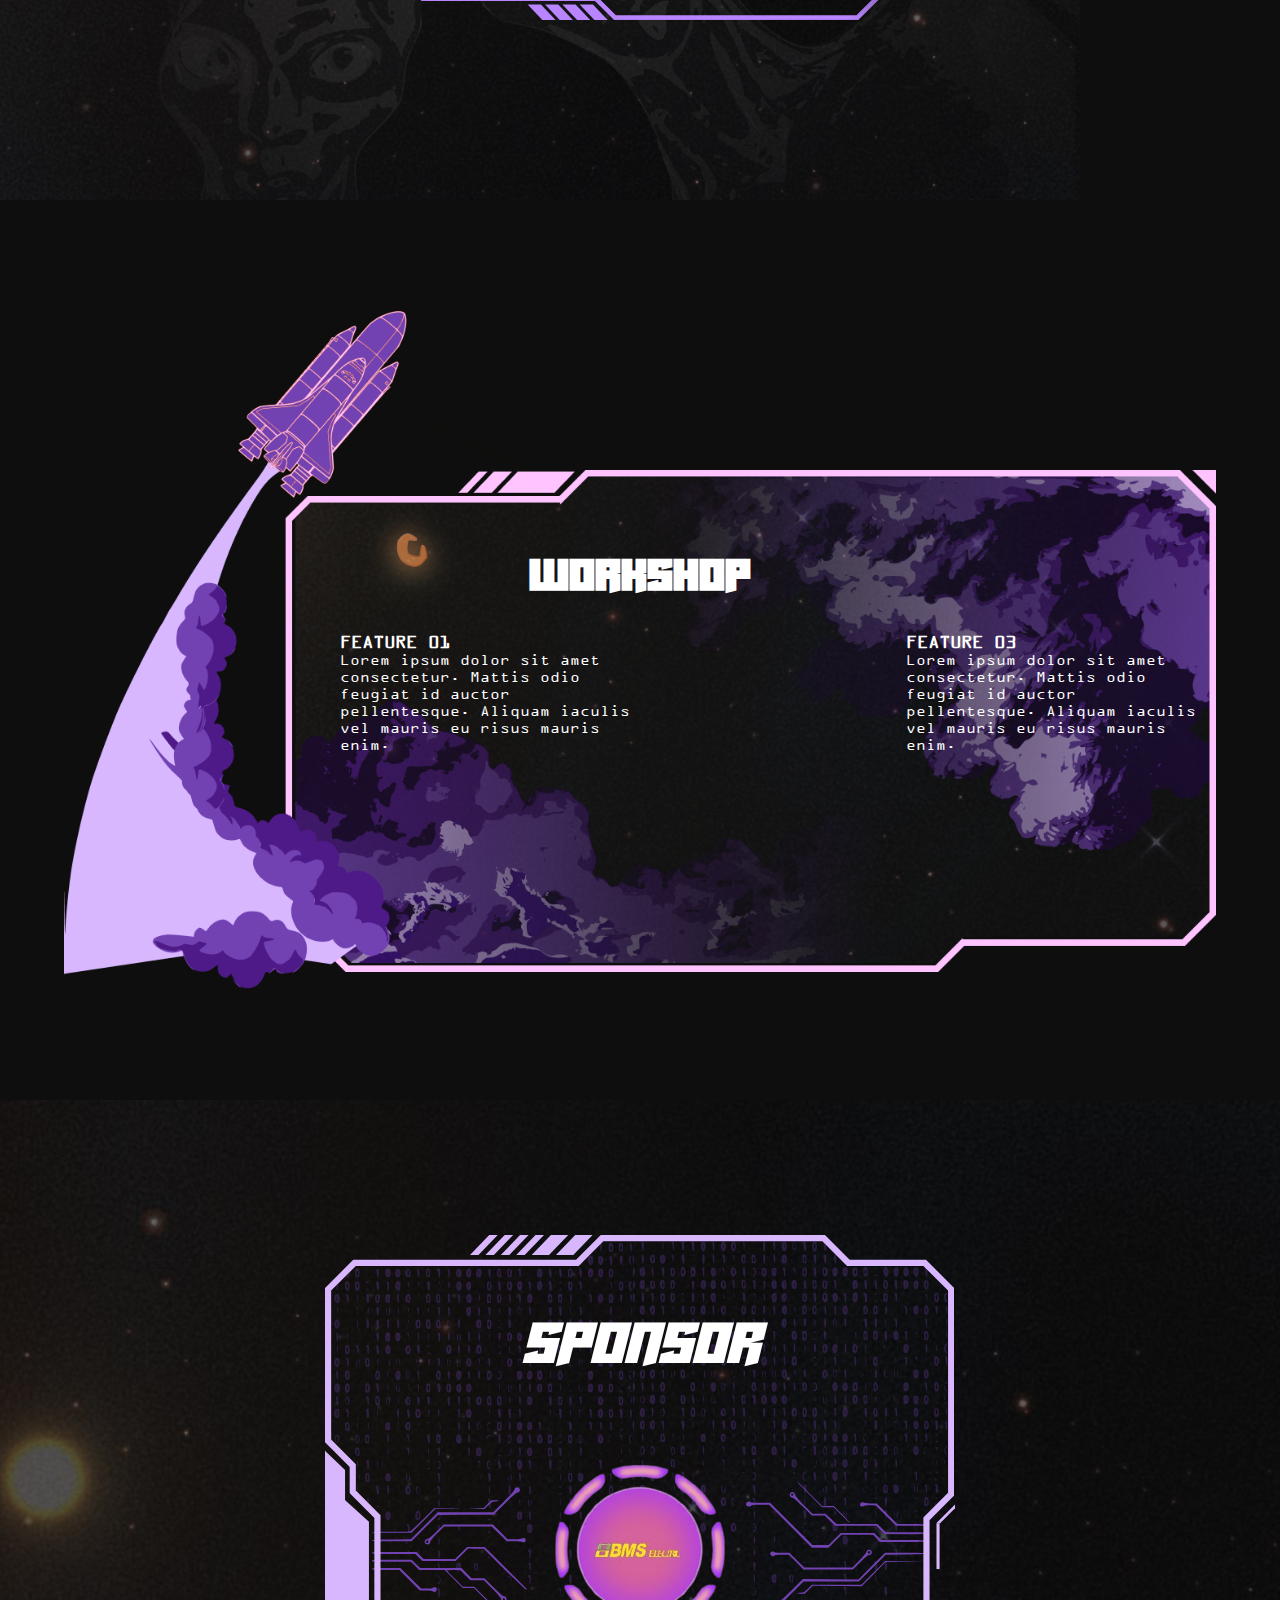
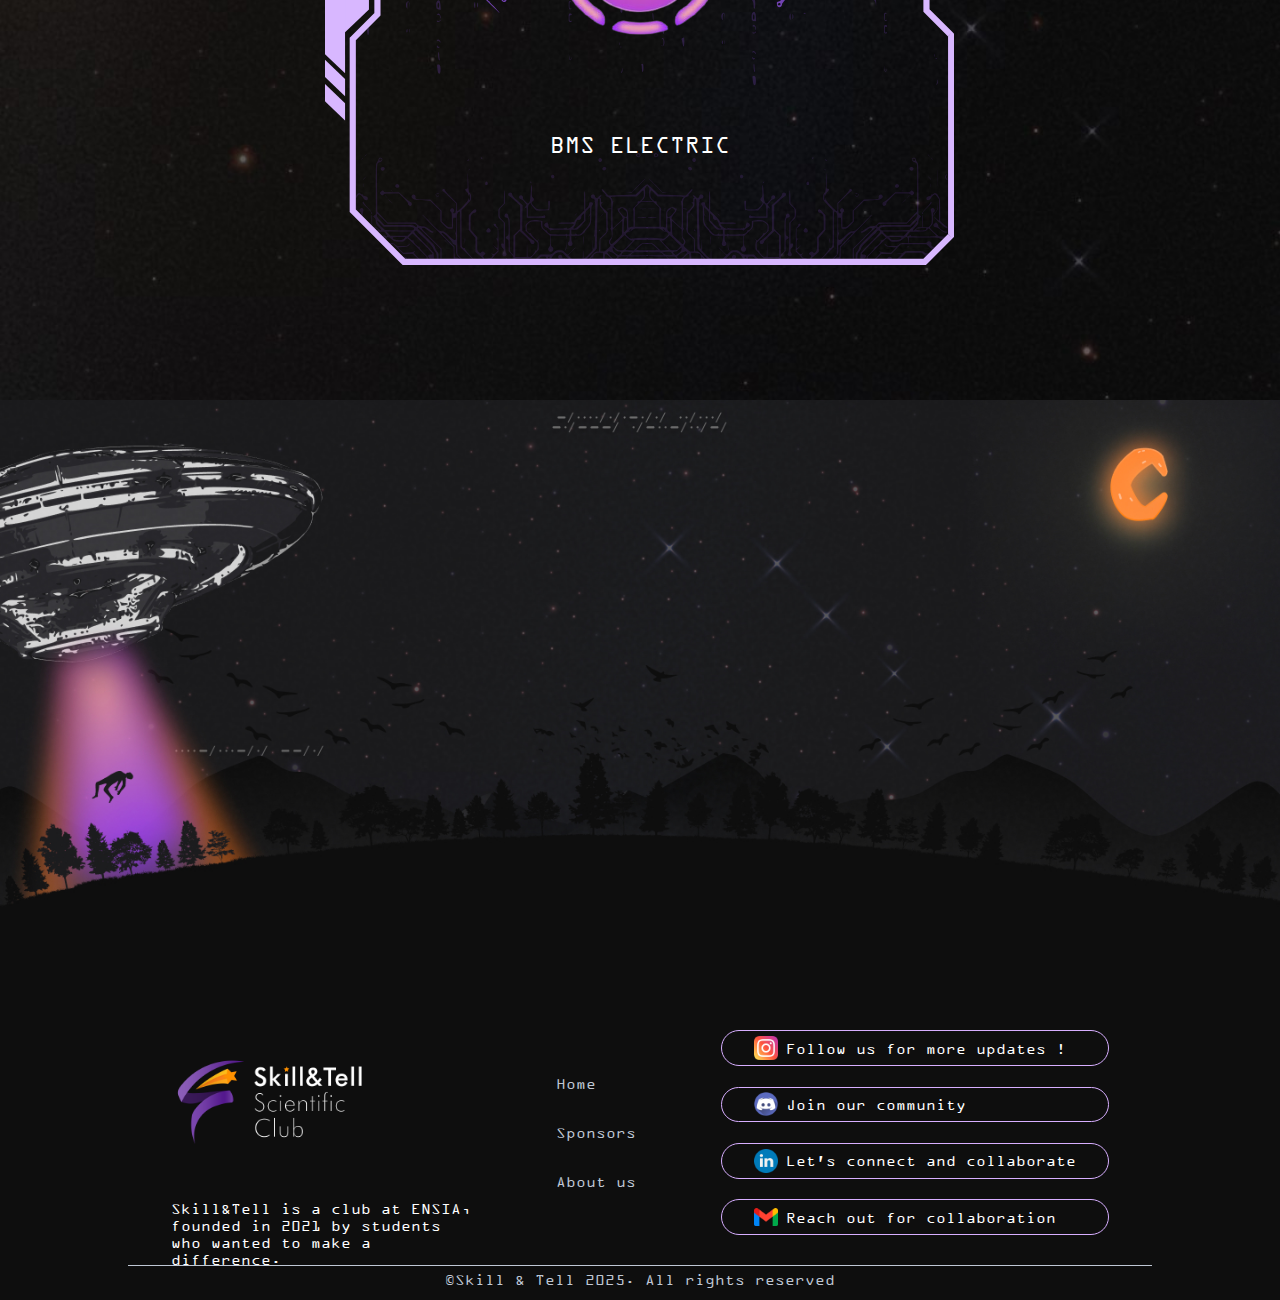
==== commit 08c26de3: "fixed_toggle_bar_was_not_working" ====
--- a/index.html
+++ b/index.html
@@ -12,7 +12,7 @@
 <body>
     <!-- ADD THE LOGO -->
    <!-- Hero Section-->
-   <div>
+   <div class="HeroSection">
     <header>
         <div class="logo">
             <a href="#hero-section"><img src="./Images/Logo-2.png"></a>
--- a/index.css
+++ b/index.css
@@ -22,10 +22,10 @@
     color: var(--text-color);
     padding: 0;
     margin: 0;
-    box-sizing: border-box;
-    overflow-x: hidden;
-    
-}
+    box-sizing: border-box;    
+    
+}
+
 
 html {
     scroll-behavior: smooth;
@@ -35,6 +35,11 @@
 
 /* HERO SECTION */
 /* header styling */
+
+.HeroSection{
+    overflow-x: hidden;
+
+}
 header{
     width: 100%;
     height: 13%;
@@ -45,6 +50,7 @@
     top: 0;
     left: 0;
     padding: 0.1rem 0rem 0rem 6rem;
+    
 }
 .header-nav{
     position: relative;
@@ -113,16 +119,9 @@
     background-repeat: no-repeat;
     background-size: cover; 
     background-position: bottom center;
-}
-.overlay {
-    position: absolute;
-    top: 0;
-    left: 0;
-    width: 100%;
-    height: 100%;
-    background-color: #0E0E0E;
-    opacity: 0.7; /* adjust to control darkness */
-  }
+    
+}
+
 .cliped-div{
     position: relative;
     background-image: url(./assets/borders.png);
@@ -215,6 +214,9 @@
         display: flex;
         font-size: 3rem;
         cursor: pointer;
+        z-index: 100;
+       
+       
     }
     .logo img{
         width: 100px;
@@ -256,6 +258,7 @@
 
 .part_Agenda{
     height: 100vh;
+    
     background: url('./Images/Aliens.jpg') no-repeat ;
     background-repeat: no-repeat;
     background-color: #0E0E0E;
@@ -264,6 +267,8 @@
     align-items: center;
     justify-content: center;
     position: relative;
+    overflow-x: hidden;
+
 
 }
 .big_agenda{
@@ -538,6 +543,8 @@
 /*  WORKSHOP */
 .wrk{
     background-color: var(--bg-color);
+    overflow-x: hidden;
+
     
     
 
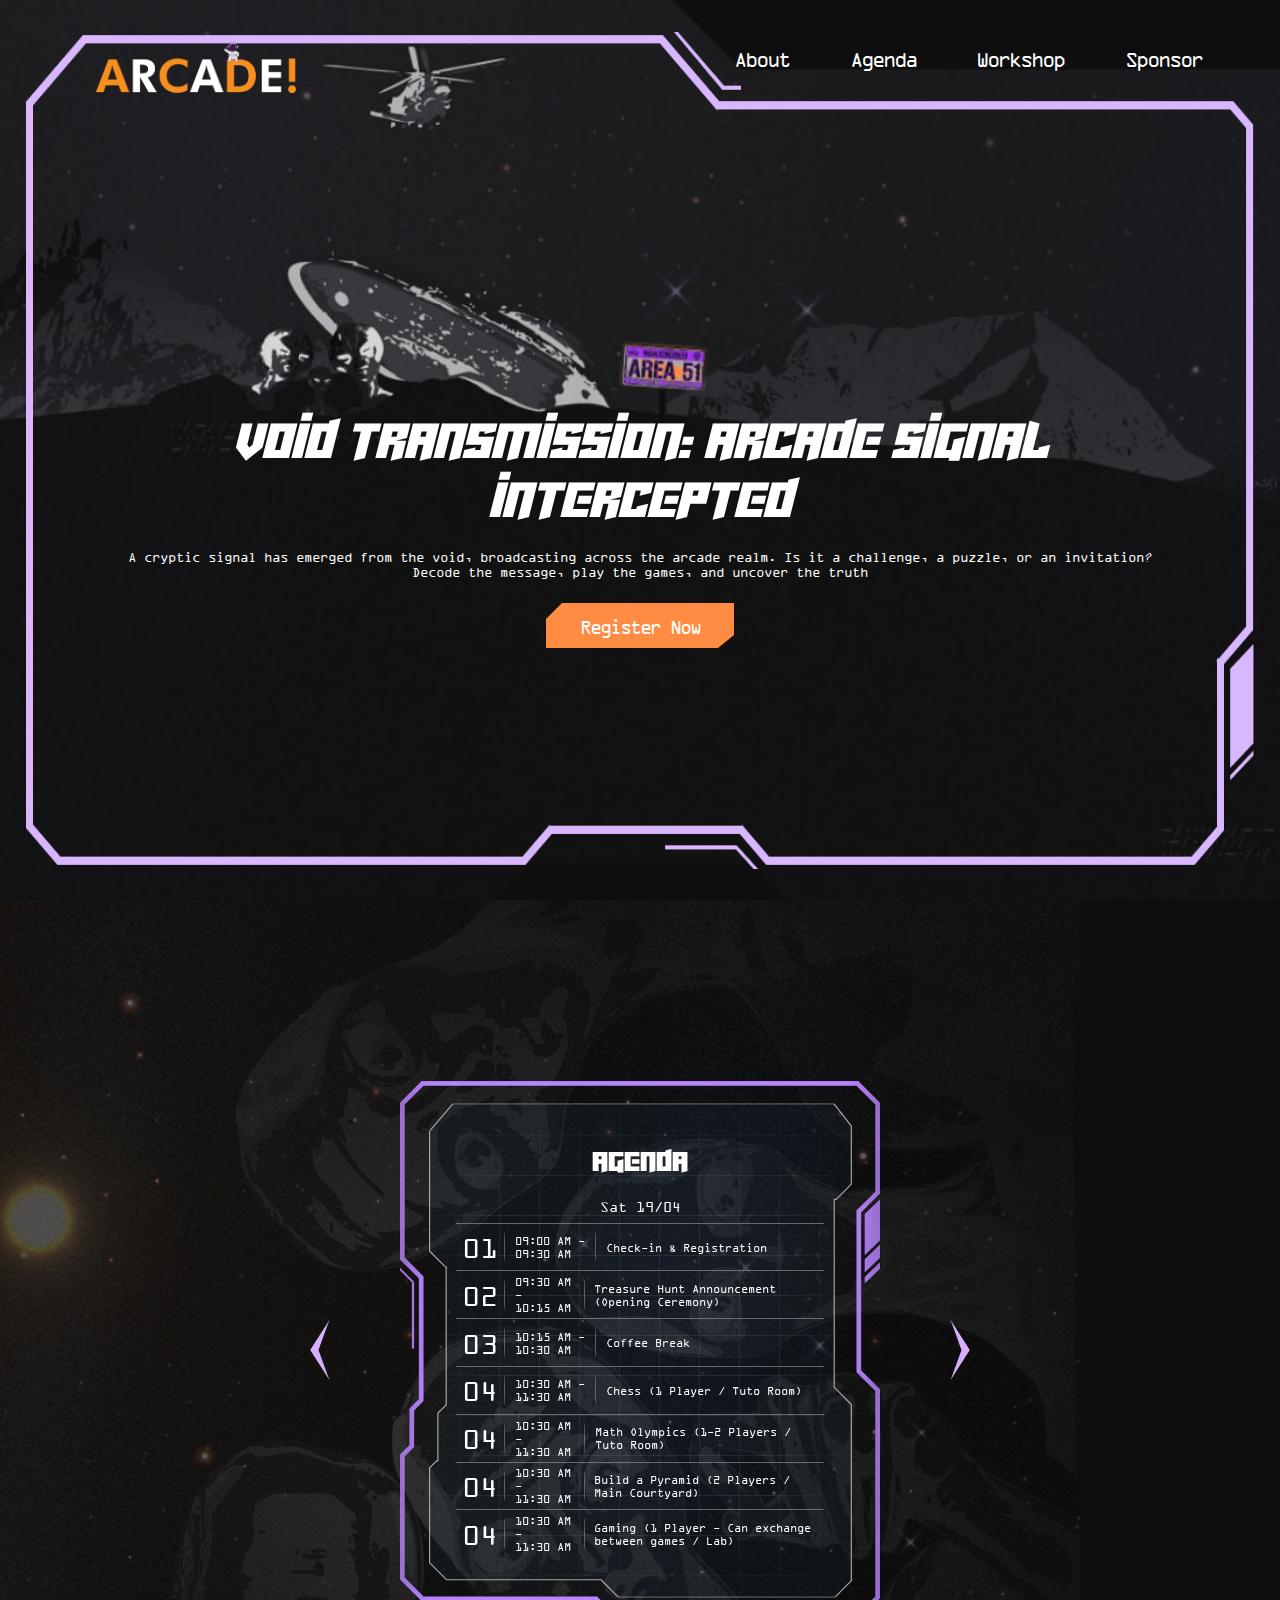
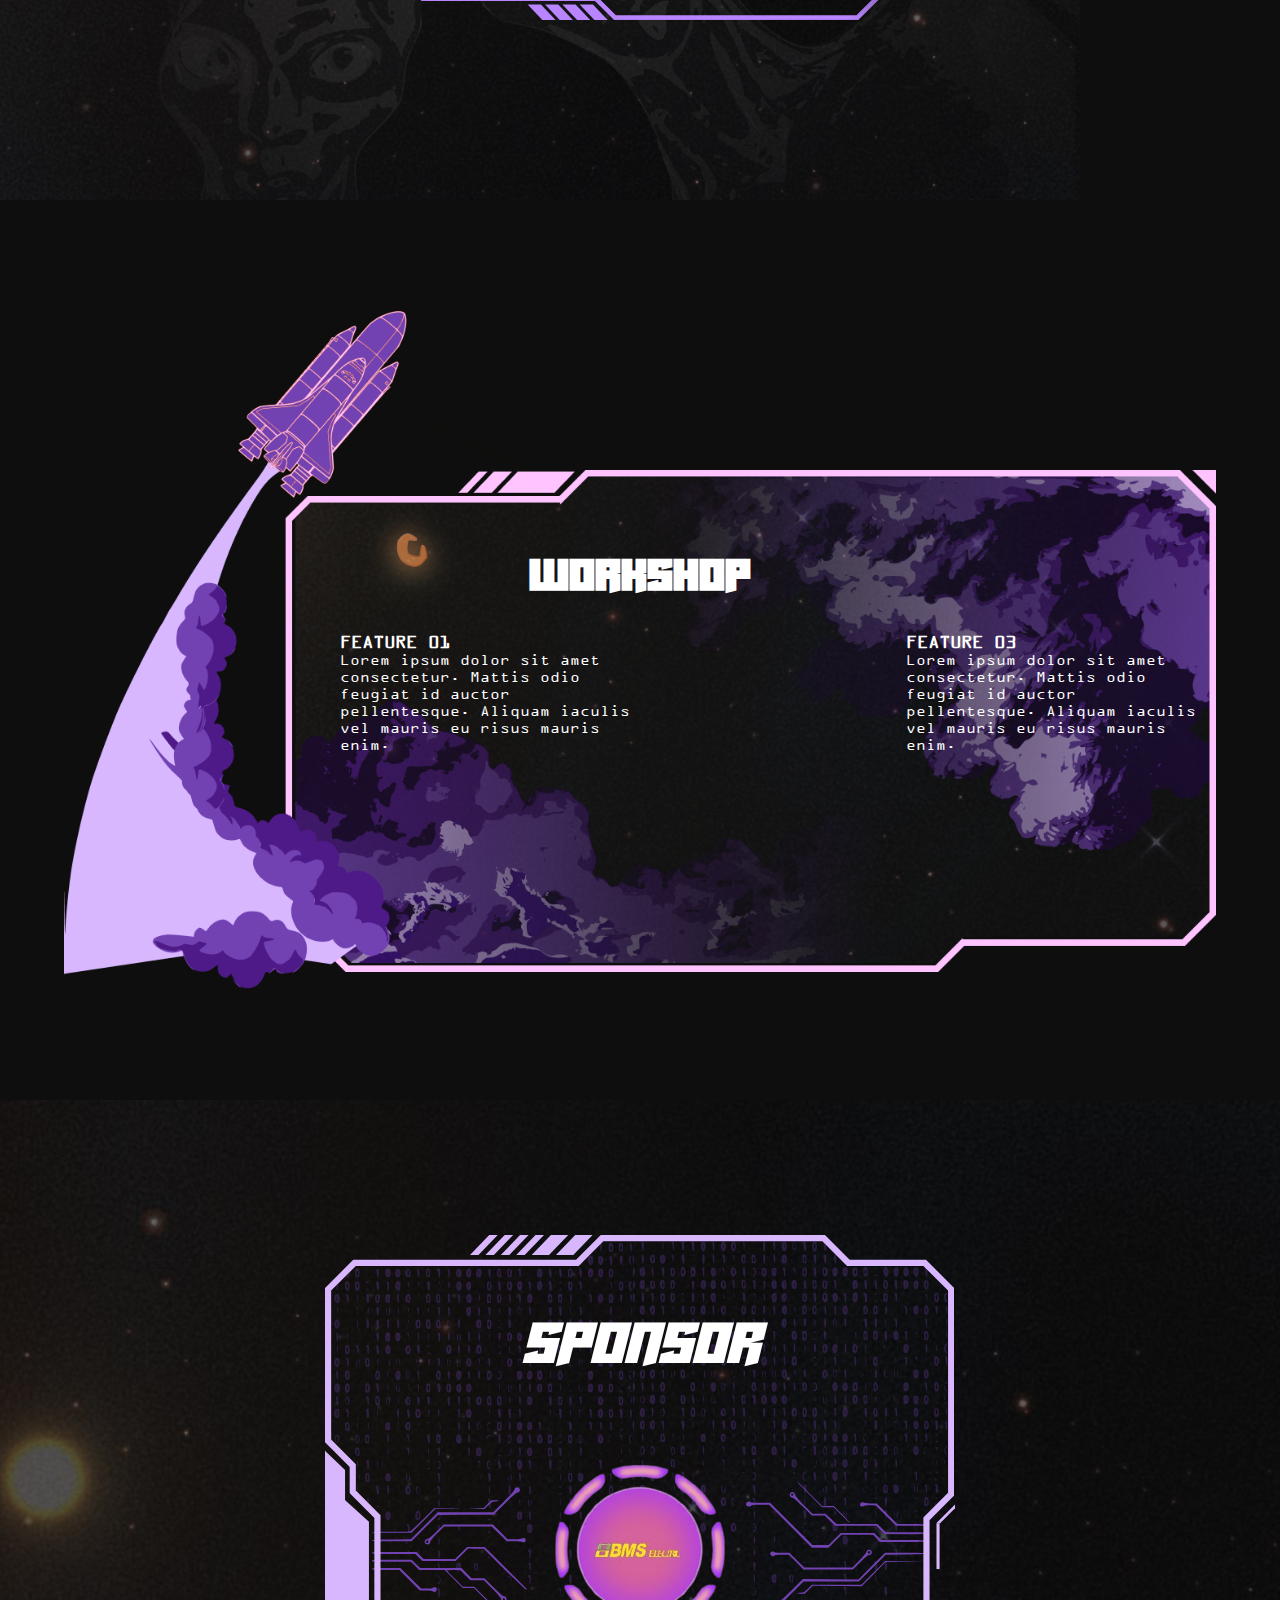
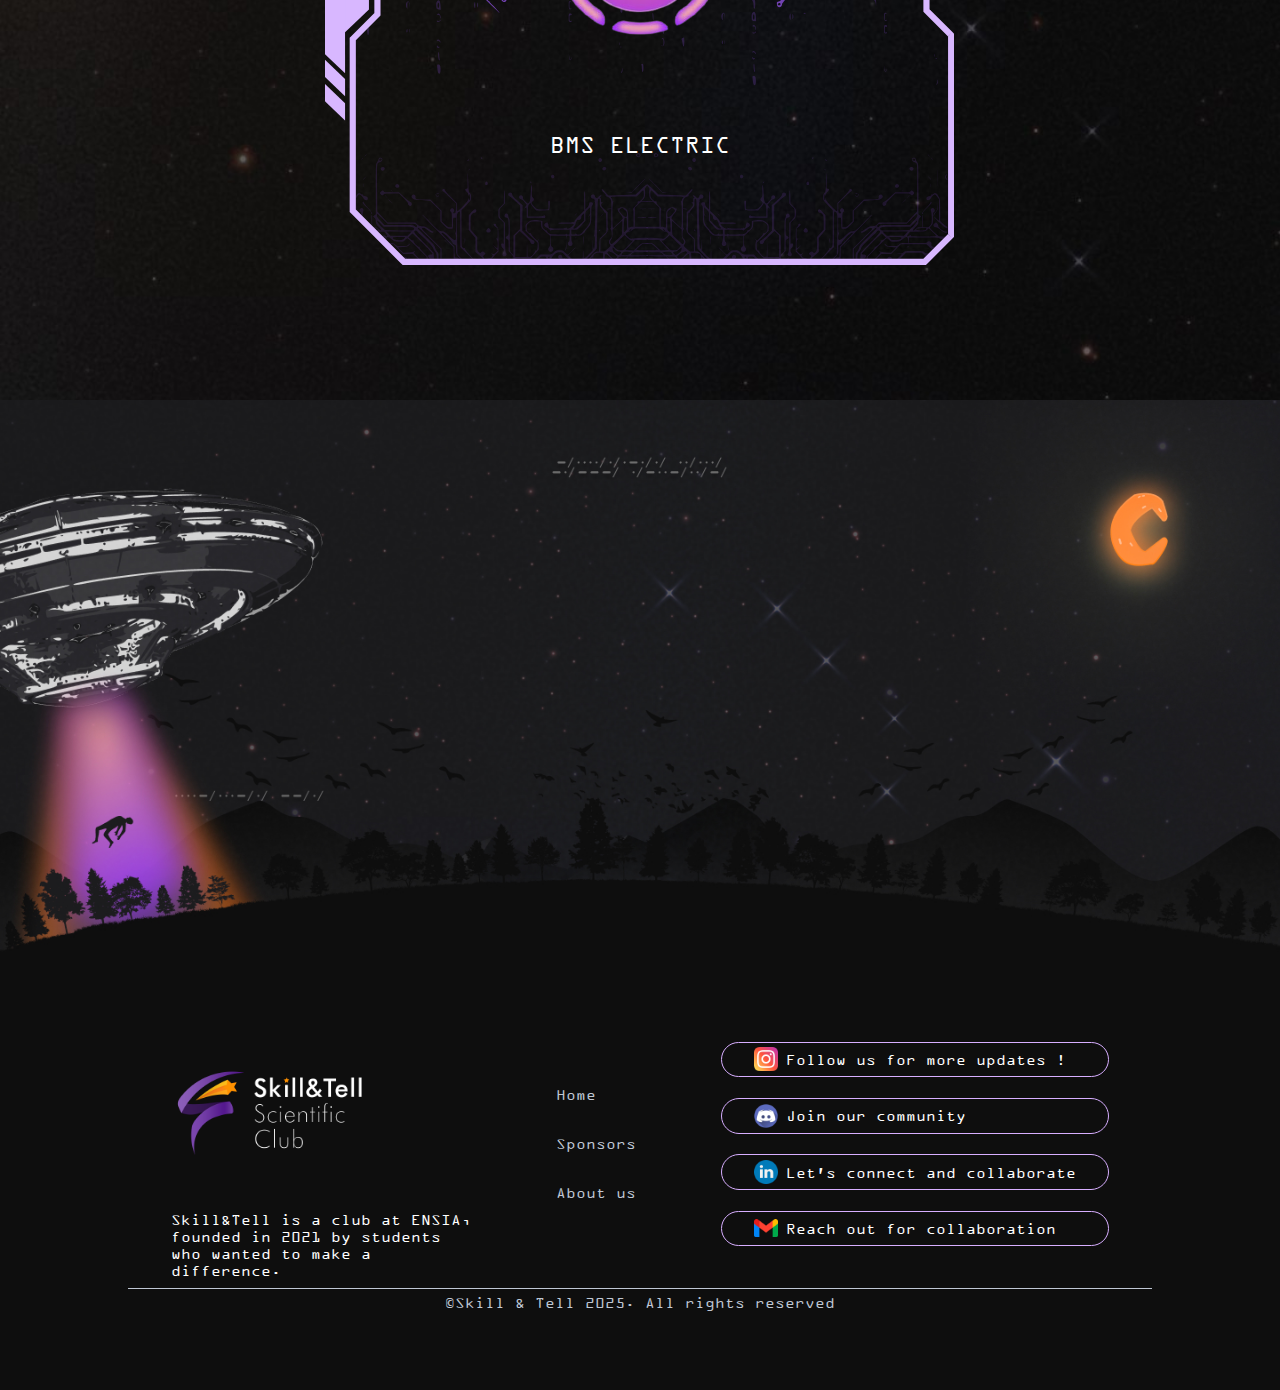
==== commit a0e04ba5: "updated_agenda" ====
--- a/index.html
+++ b/index.html
@@ -79,57 +79,57 @@
                                 <div class="box_text_plan">
                                     <div class="part_text_n desplay"><p class="n">01</p></div>
                                     <div class="line_y"></div>
-                                    <div class="part_text_time desplay"><p class="time">08:00 AM - <br>09:00 AM</p></div>
-                                    <div class="line_y"></div>
-                                    <div class="part_or desplay"> <p class="or">Lorem ipsum dolor sit dddddddddddddamet consectetur. gfgg</p></div>
-                                </div>
-                                <div class="line_x"></div>
-                                <div class="box_text_plan">
-                                    <div class="part_text_n desplay"><p class="n">01</p></div>
-                                    <div class="line_y"></div>
-                                    <div class="part_text_time desplay"><p class="time">08:00 AM - <br>09:00 AM</p></div>
-                                    <div class="line_y"></div>
-                                    <div class="part_or desplay"> <p class="or">Lorem ipsum dolor sit dddddddddddddamet consectetur. gfgg</p></div>
-                                </div>
-                                <div class="line_x"></div>
-                                <div class="box_text_plan">
-                                    <div class="part_text_n desplay"><p class="n">01</p></div>
-                                    <div class="line_y"></div>
-                                    <div class="part_text_time desplay"><p class="time">08:00 AM - <br>09:00 AM</p></div>
-                                    <div class="line_y"></div>
-                                    <div class="part_or desplay"> <p class="or">Lorem ipsum dolor sit dddddddddddddamet consectetur. gfgg</p></div>
-                                </div>
-                                <div class="line_x"></div>
-                                <div class="box_text_plan">
-                                    <div class="part_text_n desplay"><p class="n">01</p></div>
-                                    <div class="line_y"></div>
-                                    <div class="part_text_time desplay"><p class="time">08:00 AM - <br>09:00 AM</p></div>
-                                    <div class="line_y"></div>
-                                    <div class="part_or desplay"> <p class="or">Lorem ipsum dolor sit dddddddddddddamet consectetur. gfgg</p></div>
-                                </div>
-                                <div class="line_x"></div>
-                                <div class="box_text_plan">
-                                    <div class="part_text_n desplay"><p class="n">01</p></div>
-                                    <div class="line_y"></div>
-                                    <div class="part_text_time desplay"><p class="time">08:00 AM - <br>09:00 AM</p></div>
-                                    <div class="line_y"></div>
-                                    <div class="part_or desplay"> <p class="or">Lorem ipsum dolor sit dddddddddddddamet consectetur. gfgg</p></div>
-                                </div>
-                                <div class="line_x"></div>
-                                <div class="box_text_plan">
-                                    <div class="part_text_n desplay"><p class="n">01</p></div>
-                                    <div class="line_y"></div>
-                                    <div class="part_text_time desplay"><p class="time">08:00 AM - <br>09:00 AM</p></div>
-                                    <div class="line_y"></div>
-                                    <div class="part_or desplay"> <p class="or">Lorem ipsum dolor sit dddddddddddddamet consectetur. gfgg</p></div>
-                                </div>
-                                <div class="line_x"></div>
-                                <div class="box_text_plan">
-                                    <div class="part_text_n desplay"><p class="n">01</p></div>
-                                    <div class="line_y"></div>
-                                    <div class="part_text_time desplay"><p class="time">08:00 AM - <br>09:00 AM</p></div>
-                                    <div class="line_y"></div>
-                                    <div class="part_or desplay"> <p class="or">Lorem ipsum dolor sit dddddddddddddamet consectetur. gfgg</p></div>
+                                    <div class="part_text_time desplay"><p class="time">09:00 AM - <br>09:30 AM</p></div>
+                                    <div class="line_y"></div>
+                                    <div class="part_or desplay"> <p class="or">Check-in & Registration</p></div>
+                                </div>
+                                <div class="line_x"></div>
+                                <div class="box_text_plan">
+                                    <div class="part_text_n desplay"><p class="n">02</p></div>
+                                    <div class="line_y"></div>
+                                    <div class="part_text_time desplay"><p class="time">09:30 AM - <br>10:15 AM</p></div>
+                                    <div class="line_y"></div>
+                                    <div class="part_or desplay"> <p class="or">Treasure Hunt Announcement (Opening Ceremony)                                    </p></div>
+                                </div>
+                                <div class="line_x"></div>
+                                <div class="box_text_plan">
+                                    <div class="part_text_n desplay"><p class="n">03</p></div>
+                                    <div class="line_y"></div>
+                                    <div class="part_text_time desplay"><p class="time">10:15 AM - <br>10:30 AM</p></div>
+                                    <div class="line_y"></div>
+                                    <div class="part_or desplay"> <p class="or">Coffee Break</p></div>
+                                </div>
+                                <div class="line_x"></div>
+                                <div class="box_text_plan">
+                                    <div class="part_text_n desplay"><p class="n">04</p></div>
+                                    <div class="line_y"></div>
+                                    <div class="part_text_time desplay"><p class="time">10:30 AM - <br>11:30 AM</p></div>
+                                    <div class="line_y"></div>
+                                    <div class="part_or desplay"> <p class="or">Chess (1 Player / Tuto Room)  </p></div>
+                                </div>
+                                <div class="line_x"></div>
+                                <div class="box_text_plan">
+                                    <div class="part_text_n desplay"><p class="n">04</p></div>
+                                    <div class="line_y"></div>
+                                    <div class="part_text_time desplay"><p class="time">10:30 AM - <br>11:30 AM</p></div>
+                                    <div class="line_y"></div>
+                                    <div class="part_or desplay"> <p class="or">Math Olympics (1-2 Players / Tuto Room)</p></div>
+                                </div>
+                                <div class="line_x"></div>
+                                <div class="box_text_plan">
+                                    <div class="part_text_n desplay"><p class="n">04</p></div>
+                                    <div class="line_y"></div>
+                                    <div class="part_text_time desplay"><p class="time">10:30 AM - <br>11:30 AM</p></div>
+                                    <div class="line_y"></div>
+                                    <div class="part_or desplay"> <p class="or">Build a Pyramid (2 Players / Main Courtyard)</p></div>
+                                </div>
+                                <div class="line_x"></div>
+                                <div class="box_text_plan">
+                                    <div class="part_text_n desplay"><p class="n">04</p></div>
+                                    <div class="line_y"></div>
+                                    <div class="part_text_time desplay"><p class="time">10:30 AM - <br>11:30 AM</p></div>
+                                    <div class="line_y"></div>
+                                    <div class="part_or desplay"> <p class="or">Gaming (1 Player - Can exchange between games / Lab)</p></div>
                                 </div>
                             </div>
                         </div>
@@ -152,59 +152,59 @@
                             <div class="part_text_3">
                                 <div class="line_x"></div>
                                 <div class="box_text_plan">
-                                    <div class="part_text_n desplay"><p class="n">01</p></div>
-                                    <div class="line_y"></div>
-                                    <div class="part_text_time desplay"><p class="time">08:00 AM - <br>09:00 AM</p></div>
-                                    <div class="line_y"></div>
-                                    <div class="part_or desplay"> <p class="or">Lorem ipsum dolor sit dddddddddddddamet consectetur. gfgg</p></div>
-                                </div>
-                                <div class="line_x"></div>
-                                <div class="box_text_plan">
-                                    <div class="part_text_n desplay"><p class="n">01</p></div>
-                                    <div class="line_y"></div>
-                                    <div class="part_text_time desplay"><p class="time">08:00 AM - <br>09:00 AM</p></div>
-                                    <div class="line_y"></div>
-                                    <div class="part_or desplay"> <p class="or">Lorem ipsum dolor sit dddddddddddddamet consectetur. gfgg</p></div>
-                                </div>
-                                <div class="line_x"></div>
-                                <div class="box_text_plan">
-                                    <div class="part_text_n desplay"><p class="n">01</p></div>
-                                    <div class="line_y"></div>
-                                    <div class="part_text_time desplay"><p class="time">08:00 AM - <br>09:00 AM</p></div>
-                                    <div class="line_y"></div>
-                                    <div class="part_or desplay"> <p class="or">Lorem ipsum dolor sit dddddddddddddamet consectetur. gfgg</p></div>
-                                </div>
-                                <div class="line_x"></div>
-                                <div class="box_text_plan">
-                                    <div class="part_text_n desplay"><p class="n">01</p></div>
-                                    <div class="line_y"></div>
-                                    <div class="part_text_time desplay"><p class="time">08:00 AM - <br>09:00 AM</p></div>
-                                    <div class="line_y"></div>
-                                    <div class="part_or desplay"> <p class="or">Lorem ipsum dolor sit dddddddddddddamet consectetur. gfgg</p></div>
-                                </div>
-                                <div class="line_x"></div>
-                                <div class="box_text_plan">
-                                    <div class="part_text_n desplay"><p class="n">01</p></div>
-                                    <div class="line_y"></div>
-                                    <div class="part_text_time desplay"><p class="time">08:00 AM - <br>09:00 AM</p></div>
-                                    <div class="line_y"></div>
-                                    <div class="part_or desplay"> <p class="or">Lorem ipsum dolor sit dddddddddddddamet consectetur. gfgg</p></div>
-                                </div>
-                                <div class="line_x"></div>
-                                <div class="box_text_plan">
-                                    <div class="part_text_n desplay"><p class="n">01</p></div>
-                                    <div class="line_y"></div>
-                                    <div class="part_text_time desplay"><p class="time">08:00 AM - <br>09:00 AM</p></div>
-                                    <div class="line_y"></div>
-                                    <div class="part_or desplay"> <p class="or">Lorem ipsum dolor sit dddddddddddddamet consectetur. gfgg</p></div>
-                                </div>
-                                <div class="line_x"></div>
-                                <div class="box_text_plan">
-                                    <div class="part_text_n desplay"><p class="n">01</p></div>
-                                    <div class="line_y"></div>
-                                    <div class="part_text_time desplay"><p class="time">08:00 AM - <br>09:00 AM</p></div>
-                                    <div class="line_y"></div>
-                                    <div class="part_or desplay"> <p class="or">Lorem ipsum dolor sit dddddddddddddamet consectetur. gfgg</p></div>
+                                    <div class="part_text_n desplay"><p class="n">05</p></div>
+                                    <div class="line_y"></div>
+                                    <div class="part_text_time desplay"><p class="time">11:30 AM - <br>12:30 AM</p></div>
+                                    <div class="line_y"></div>
+                                    <div class="part_or desplay"> <p class="or">Floor is Lava (1 Player / Main Courtyard)</p></div>
+                                </div>
+                                <div class="line_x"></div>
+                                <div class="box_text_plan">
+                                    <div class="part_text_n desplay"><p class="n">05</p></div>
+                                    <div class="line_y"></div>
+                                    <div class="part_text_time desplay"><p class="time">11:30 AM - <br>12:30 AM</p></div>
+                                    <div class="line_y"></div>
+                                    <div class="part_or desplay"> <p class="or">Queens (3 Players / Tuto Room)</p></div>
+                                </div>
+                                <div class="line_x"></div>
+                                <div class="box_text_plan">
+                                    <div class="part_text_n desplay"><p class="n">06</p></div>
+                                    <div class="line_y"></div>
+                                    <div class="part_text_time desplay"><p class="time">12:30 AM - <br>01:30 PM</p></div>
+                                    <div class="line_y"></div>
+                                    <div class="part_or desplay"> <p class="or">Lunch Break                                    </p></div>
+                                </div>
+                                <div class="line_x"></div>
+                                <div class="box_text_plan">
+                                    <div class="part_text_n desplay"><p class="n">01</p></div>
+                                    <div class="line_y"></div>
+                                    <div class="part_text_time desplay"><p class="time">01:30 PM - <br>02:30 PM</p></div>
+                                    <div class="line_y"></div>
+                                    <div class="part_or desplay"> <p class="or">Ched l habl (1 Player / Main Courtyard)</p></div>
+                                </div>
+                                <div class="line_x"></div>
+                                <div class="box_text_plan">
+                                    <div class="part_text_n desplay"><p class="n">01</p></div>
+                                    <div class="line_y"></div>
+                                    <div class="part_text_time desplay"><p class="time">01:30 PM - <br>02:30 PM</p></div>
+                                    <div class="line_y"></div>
+                                    <div class="part_or desplay"> <p class="or">Escape Room (3 Players / Tuto Room)</div>
+                                </div>
+                                <div class="line_x"></div>
+                                <div class="box_text_plan">
+                                    <div class="part_text_n desplay"><p class="n">01</p></div>
+                                    <div class="line_y"></div>
+                                    <div class="part_text_time desplay"><p class="time">14:30 AM - <br>15:30 AM</p></div>
+                                    <div class="line_y"></div>
+                                    <div class="part_or desplay"> <p class="or">Meme It (4 Players / Amphitheatre)</p></div>
+                                </div>
+                                <div class="line_x"></div>
+                                <div class="box_text_plan">
+                                    <div class="part_text_n desplay"><p class="n">01</p></div>
+                                    <div class="line_y"></div>
+                                    <div class="part_text_time desplay"><p class="time">03:30 AM - <br>04:30 AM</p></div>
+                                    <div class="line_y"></div>
+                                    <div class="part_or desplay"> <p class="or">Balance Game (1 Player / Amphitheatre)</p></div>
                                 </div>
                             </div>
                         </div>
@@ -231,7 +231,7 @@
                                     <div class="line_y"></div>
                                     <div class="part_text_time desplay"><p class="time">08:00 AM - <br>09:00 AM</p></div>
                                     <div class="line_y"></div>
-                                    <div class="part_or desplay"> <p class="or">Lorem ipsum dolor sit dddddddddddddamet consectetur. gfgg</p></div>
+                                    <div class="part_or desplay"> <p class="or">Team Feud (5 Players - Can exchange / Amphitheatre)</p></div>
                                 </div>
                                 <div class="line_x"></div>
                                 <div class="box_text_plan">
@@ -239,7 +239,7 @@
                                     <div class="line_y"></div>
                                     <div class="part_text_time desplay"><p class="time">08:00 AM - <br>09:00 AM</p></div>
                                     <div class="line_y"></div>
-                                    <div class="part_or desplay"> <p class="or">Lorem ipsum dolor sit dddddddddddddamet consectetur. gfgg</p></div>
+                                    <div class="part_or desplay"> <p class="or">Treasure Announcement</p></div>
                                 </div>
                                 <div class="line_x"></div>
                                 <div class="box_text_plan">
@@ -247,7 +247,7 @@
                                     <div class="line_y"></div>
                                     <div class="part_text_time desplay"><p class="time">08:00 AM - <br>09:00 AM</p></div>
                                     <div class="line_y"></div>
-                                    <div class="part_or desplay"> <p class="or">Lorem ipsum dolor sit dddddddddddddamet consectetur. gfgg</p></div>
+                                    <div class="part_or desplay"> <p class="or">Closing ceremony</p></div>
                                 </div>
                                 <div class="line_x"></div>
                                 <div class="box_text_plan">
@@ -255,32 +255,9 @@
                                     <div class="line_y"></div>
                                     <div class="part_text_time desplay"><p class="time">08:00 AM - <br>09:00 AM</p></div>
                                     <div class="line_y"></div>
-                                    <div class="part_or desplay"> <p class="or">Lorem ipsum dolor sit dddddddddddddamet consectetur. gfgg</p></div>
-                                </div>
-                                <div class="line_x"></div>
-                                <div class="box_text_plan">
-                                    <div class="part_text_n desplay"><p class="n">01</p></div>
-                                    <div class="line_y"></div>
-                                    <div class="part_text_time desplay"><p class="time">08:00 AM - <br>09:00 AM</p></div>
-                                    <div class="line_y"></div>
-                                    <div class="part_or desplay"> <p class="or">Lorem ipsum dolor sit dddddddddddddamet consectetur. gfgg</p></div>
-                                </div>
-                                <div class="line_x"></div>
-                                <div class="box_text_plan">
-                                    <div class="part_text_n desplay"><p class="n">01</p></div>
-                                    <div class="line_y"></div>
-                                    <div class="part_text_time desplay"><p class="time">08:00 AM - <br>09:00 AM</p></div>
-                                    <div class="line_y"></div>
-                                    <div class="part_or desplay"> <p class="or">Lorem ipsum dolor sit dddddddddddddamet consectetur. gfgg</p></div>
-                                </div>
-                                <div class="line_x"></div>
-                                <div class="box_text_plan">
-                                    <div class="part_text_n desplay"><p class="n">01</p></div>
-                                    <div class="line_y"></div>
-                                    <div class="part_text_time desplay"><p class="time">08:00 AM - <br>09:00 AM</p></div>
-                                    <div class="line_y"></div>
-                                    <div class="part_or desplay"> <p class="or">Lorem ipsum dolor sit dddddddddddddamet consectetur. gfgg</p></div>
-                                </div>
+                                    <div class="part_or desplay"> <p class="or">END OF ARCADE </p></div>
+                                </div>
+                                
                             </div>
                         </div>
                     </div>
--- a/index.css
+++ b/index.css
@@ -31,7 +31,10 @@
     scroll-behavior: smooth;
 }
 
-
+body{
+    width: 100%;
+    overflow-x: hidden;
+}
 
 /* HERO SECTION */
 /* header styling */
@@ -259,7 +262,7 @@
 .part_Agenda{
     height: 100vh;
     
-    background: url('./Images/Aliens.jpg') no-repeat ;
+    background: url('./Images/Aliens.jpg') ;
     background-repeat: no-repeat;
     background-color: #0E0E0E;
     color: aliceblue;
@@ -701,7 +704,7 @@
 footer {
     background-color: #000000;
     color: var(--color-text);
-    height: 100vh;
+    height: 120vh;
     display: flex;
     flex-direction: column;
     align-items: center;
@@ -822,6 +825,12 @@
     bottom: 0;
 }
 
+@media (max-width: 1280px) {
+    footer {
+        height: 110vh;
+    }
+}
+
 @media (max-width: 760px) {
     .footer-media-links{
         visibility: none;
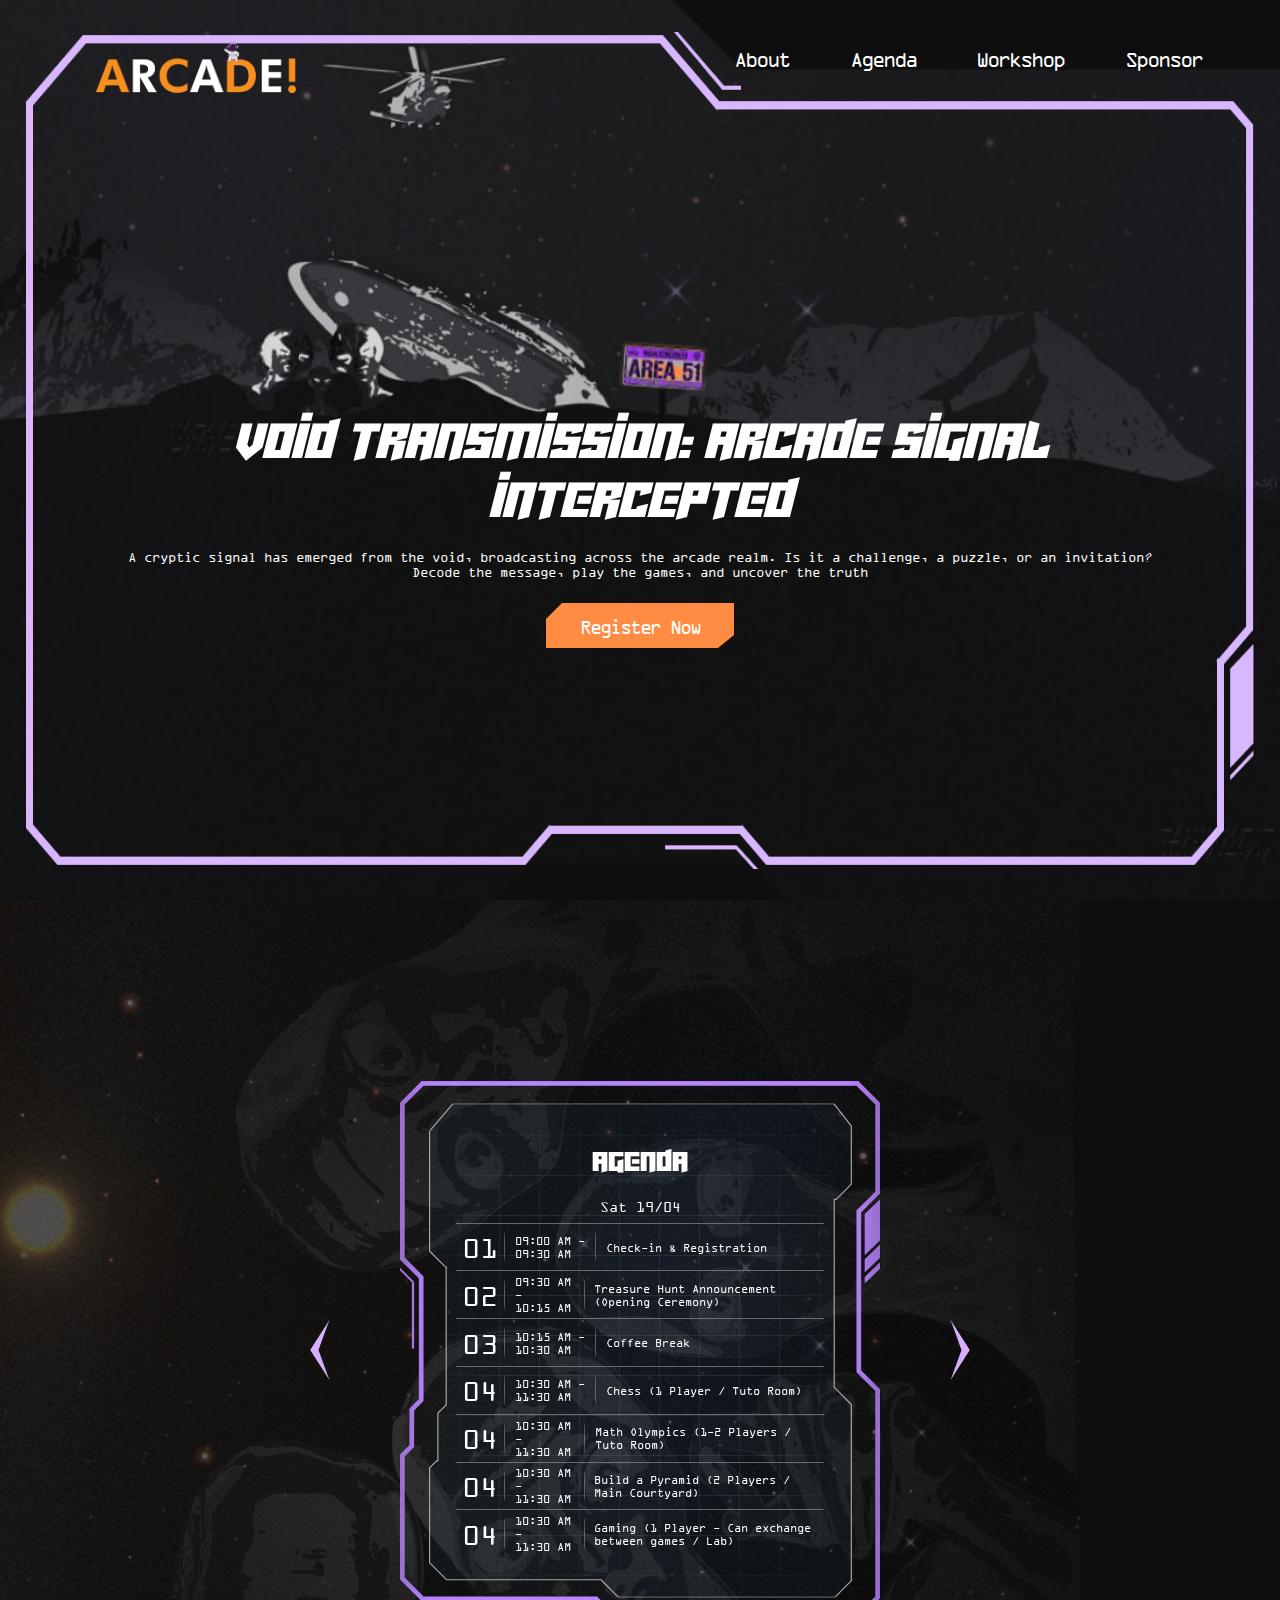
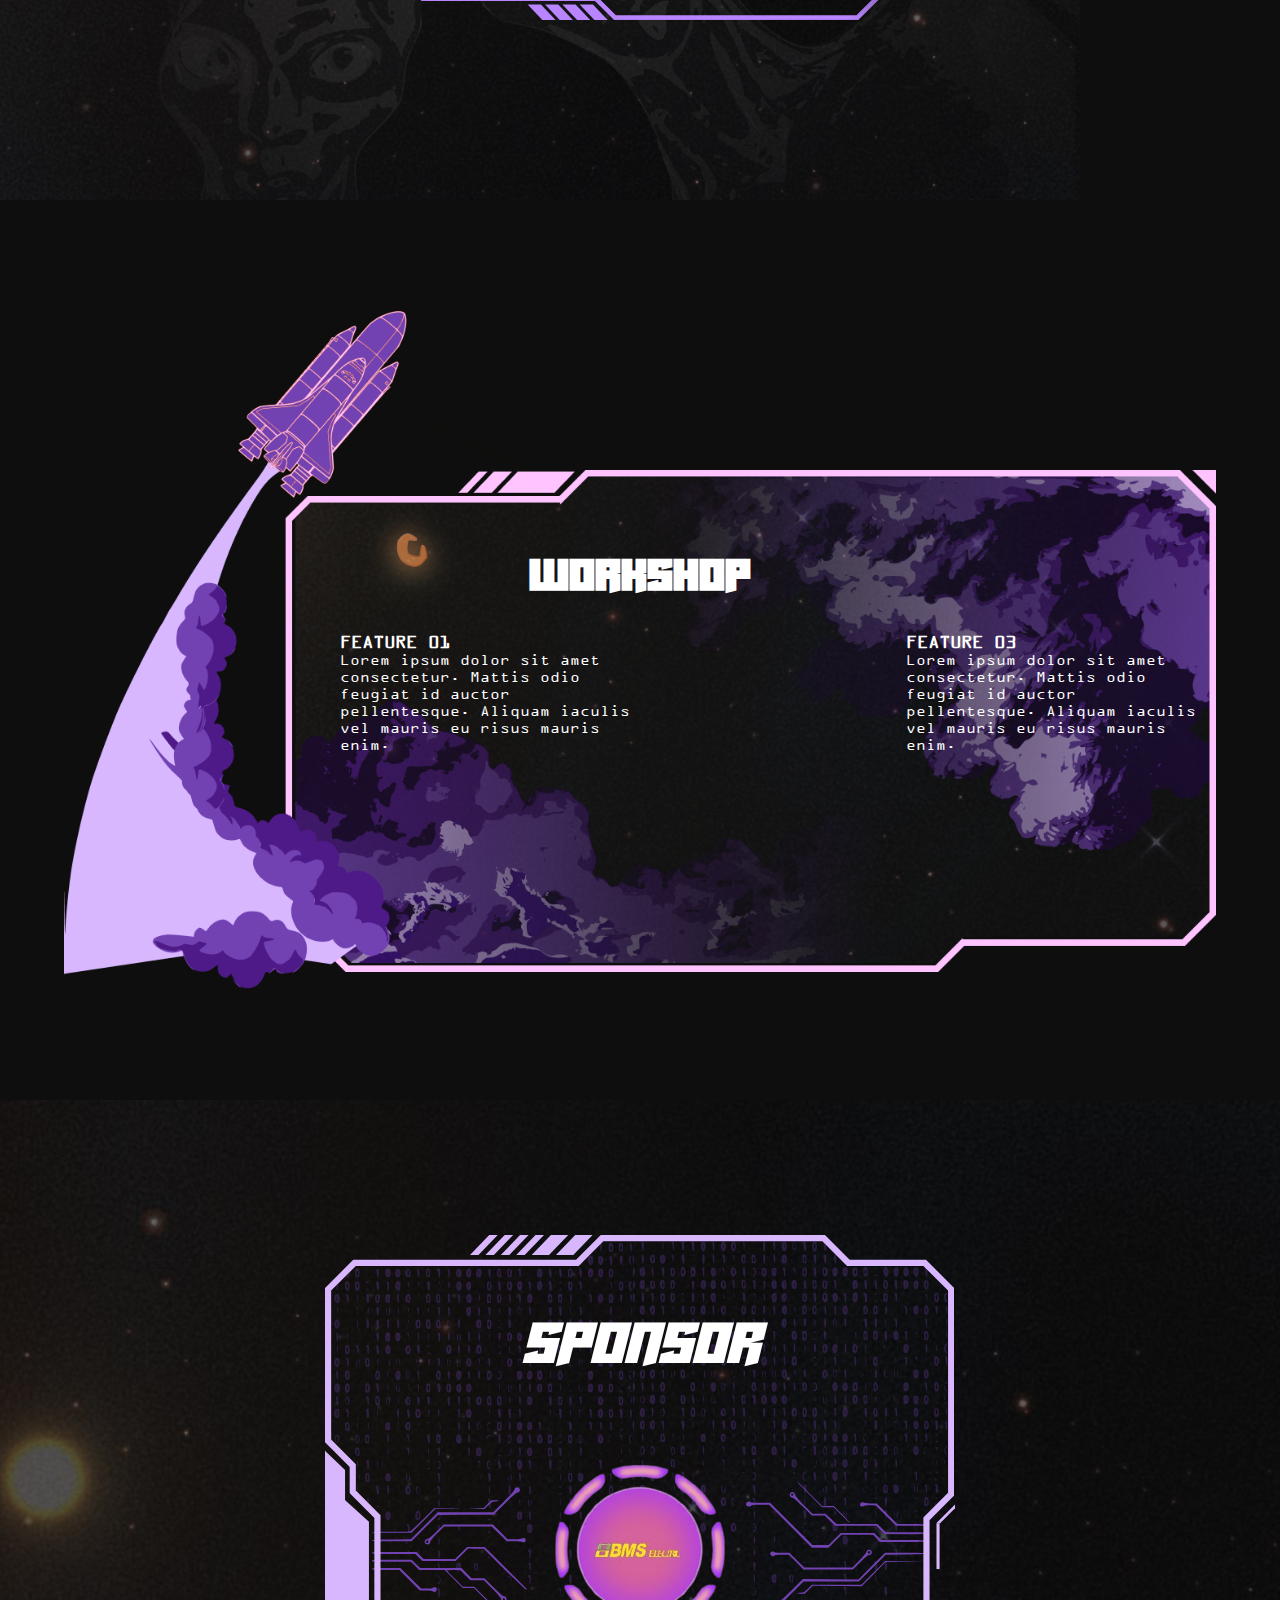
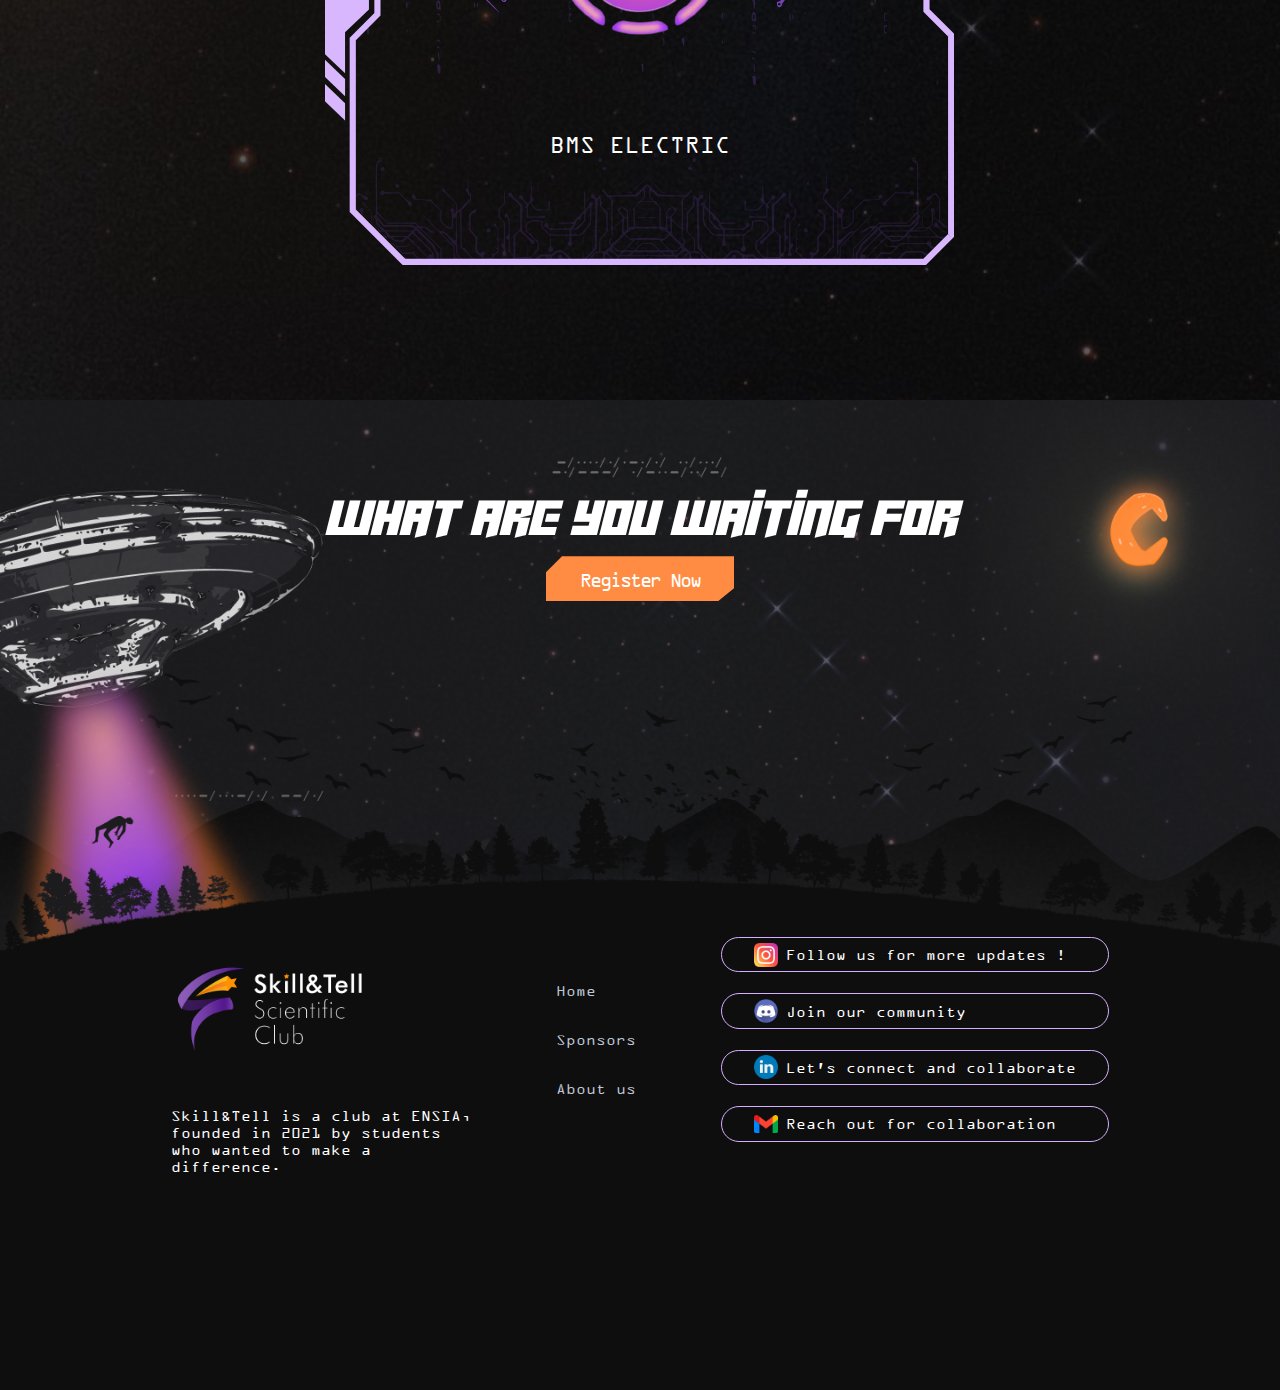
==== commit f1fd487d: "updated_footer_design" ====
--- a/index.html
+++ b/index.html
@@ -47,6 +47,12 @@
     
 
 </div>
+
+
+<!-- ABOUT ARCADE-->
+
+
+
 
     <!-- AGENDA-->
     <div class="agenda">
@@ -176,7 +182,7 @@
                                 </div>
                                 <div class="line_x"></div>
                                 <div class="box_text_plan">
-                                    <div class="part_text_n desplay"><p class="n">01</p></div>
+                                    <div class="part_text_n desplay"><p class="n">07</p></div>
                                     <div class="line_y"></div>
                                     <div class="part_text_time desplay"><p class="time">01:30 PM - <br>02:30 PM</p></div>
                                     <div class="line_y"></div>
@@ -184,7 +190,7 @@
                                 </div>
                                 <div class="line_x"></div>
                                 <div class="box_text_plan">
-                                    <div class="part_text_n desplay"><p class="n">01</p></div>
+                                    <div class="part_text_n desplay"><p class="n">07</p></div>
                                     <div class="line_y"></div>
                                     <div class="part_text_time desplay"><p class="time">01:30 PM - <br>02:30 PM</p></div>
                                     <div class="line_y"></div>
@@ -192,7 +198,7 @@
                                 </div>
                                 <div class="line_x"></div>
                                 <div class="box_text_plan">
-                                    <div class="part_text_n desplay"><p class="n">01</p></div>
+                                    <div class="part_text_n desplay"><p class="n">08</p></div>
                                     <div class="line_y"></div>
                                     <div class="part_text_time desplay"><p class="time">14:30 AM - <br>15:30 AM</p></div>
                                     <div class="line_y"></div>
@@ -200,7 +206,7 @@
                                 </div>
                                 <div class="line_x"></div>
                                 <div class="box_text_plan">
-                                    <div class="part_text_n desplay"><p class="n">01</p></div>
+                                    <div class="part_text_n desplay"><p class="n">09</p></div>
                                     <div class="line_y"></div>
                                     <div class="part_text_time desplay"><p class="time">03:30 AM - <br>04:30 AM</p></div>
                                     <div class="line_y"></div>
@@ -227,33 +233,33 @@
                             <div class="part_text_3">
                                 <div class="line_x"></div>
                                 <div class="box_text_plan">
-                                    <div class="part_text_n desplay"><p class="n">01</p></div>
-                                    <div class="line_y"></div>
-                                    <div class="part_text_time desplay"><p class="time">08:00 AM - <br>09:00 AM</p></div>
+                                    <div class="part_text_n desplay"><p class="n">10</p></div>
+                                    <div class="line_y"></div>
+                                    <div class="part_text_time desplay"><p class="time">04:30 PM - <br>05:30 PM</p></div>
                                     <div class="line_y"></div>
                                     <div class="part_or desplay"> <p class="or">Team Feud (5 Players - Can exchange / Amphitheatre)</p></div>
                                 </div>
                                 <div class="line_x"></div>
                                 <div class="box_text_plan">
-                                    <div class="part_text_n desplay"><p class="n">01</p></div>
-                                    <div class="line_y"></div>
-                                    <div class="part_text_time desplay"><p class="time">08:00 AM - <br>09:00 AM</p></div>
+                                    <div class="part_text_n desplay"><p class="n">11</p></div>
+                                    <div class="line_y"></div>
+                                    <div class="part_text_time desplay"><p class="time">05:30 PM - <br>06:30 PM</p></div>
                                     <div class="line_y"></div>
                                     <div class="part_or desplay"> <p class="or">Treasure Announcement</p></div>
                                 </div>
                                 <div class="line_x"></div>
                                 <div class="box_text_plan">
-                                    <div class="part_text_n desplay"><p class="n">01</p></div>
-                                    <div class="line_y"></div>
-                                    <div class="part_text_time desplay"><p class="time">08:00 AM - <br>09:00 AM</p></div>
+                                    <div class="part_text_n desplay"><p class="n">11</p></div>
+                                    <div class="line_y"></div>
+                                    <div class="part_text_time desplay"><p class="time">05:30 PM - <br>06:30 PM</p></div>
                                     <div class="line_y"></div>
                                     <div class="part_or desplay"> <p class="or">Closing ceremony</p></div>
                                 </div>
                                 <div class="line_x"></div>
                                 <div class="box_text_plan">
-                                    <div class="part_text_n desplay"><p class="n">01</p></div>
-                                    <div class="line_y"></div>
-                                    <div class="part_text_time desplay"><p class="time">08:00 AM - <br>09:00 AM</p></div>
+                                    <div class="part_text_n desplay"><p class="n">11</p></div>
+                                    <div class="line_y"></div>
+                                    <div class="part_text_time desplay"><p class="time">05:30 PM - <br>06:30 PM</p></div>
                                     <div class="line_y"></div>
                                     <div class="part_or desplay"> <p class="or">END OF ARCADE </p></div>
                                 </div>
@@ -311,6 +317,11 @@
       <!-- FOOTER-->
 
       <footer>
+        <div class="what_are_you_waiting_for">
+            <p>What are you waiting for</p>
+            <button id="submitBtn">Register Now</button>
+
+        </div>
         <div class="footer-container">
             <!-- Left Most Part ( Logo Part ) -->
             <div class="footer-logo">
@@ -371,7 +382,6 @@
             </div>
           </div>
     
-          <p class="rights">©Skill & Tell 2025. All rights reserved</p>
         
           <!--  
           <div class="big_thanks">
--- a/index.css
+++ b/index.css
@@ -255,6 +255,25 @@
 
 
 
+
+
+
+
+
+
+
+
+
+/*  ABOUT ARCADE  */
+
+
+
+
+
+
+
+
+
 /* AGENDA */ 
 
 
@@ -708,6 +727,7 @@
     display: flex;
     flex-direction: column;
     align-items: center;
+    justify-content: space-around;
     background-image: url('./Images/Frame\ 4.jpg');
     background-size: cover;
     background-position: center;
@@ -715,7 +735,31 @@
     background-repeat: no-repeat;
 
 }
-
+.what_are_you_waiting_for{
+    display: flex;
+    flex-direction: column;
+    justify-content: center;
+    align-items: center;
+    gap: 10px;
+}
+.what_are_you_waiting_for button{
+    font-size: 20px;
+    letter-spacing: -2px;
+    height: 45px;
+    width: 188px;
+    padding: 12px 32px;
+    cursor: pointer;
+    border: none;
+    background-color: var(--btn-color);
+    font-family: var(--font-secondary);
+    clip-path: polygon(16px 0, 100% 0%, 100% 32px, 172px 100%, 0% 100%, 0% 16px);
+}  
+.what_are_you_waiting_for p {
+        font-family: var(--font-primary);
+        font-weight: 400;
+        font-size: 3.4rem;
+        font-style: italic;
+}
 .footer-container {
     
     width: 100%;
@@ -723,7 +767,6 @@
     justify-content: space-around;
     align-items: center;
     padding: 8rem;
-    margin-top: 600px;
     overflow: hidden;
     font-family: var(--font-secondary);
     box-sizing: border-box;        /* Makes sure padding doesn't overflow */
@@ -846,7 +889,10 @@
         margin-top: 0px;
 
     }
-    
+    .what_are_you_waiting_for p {
+        font-size: 1.4rem;
+        margin-top: 20px;
+    }
 }
 
 /*  BIG THANKS  */
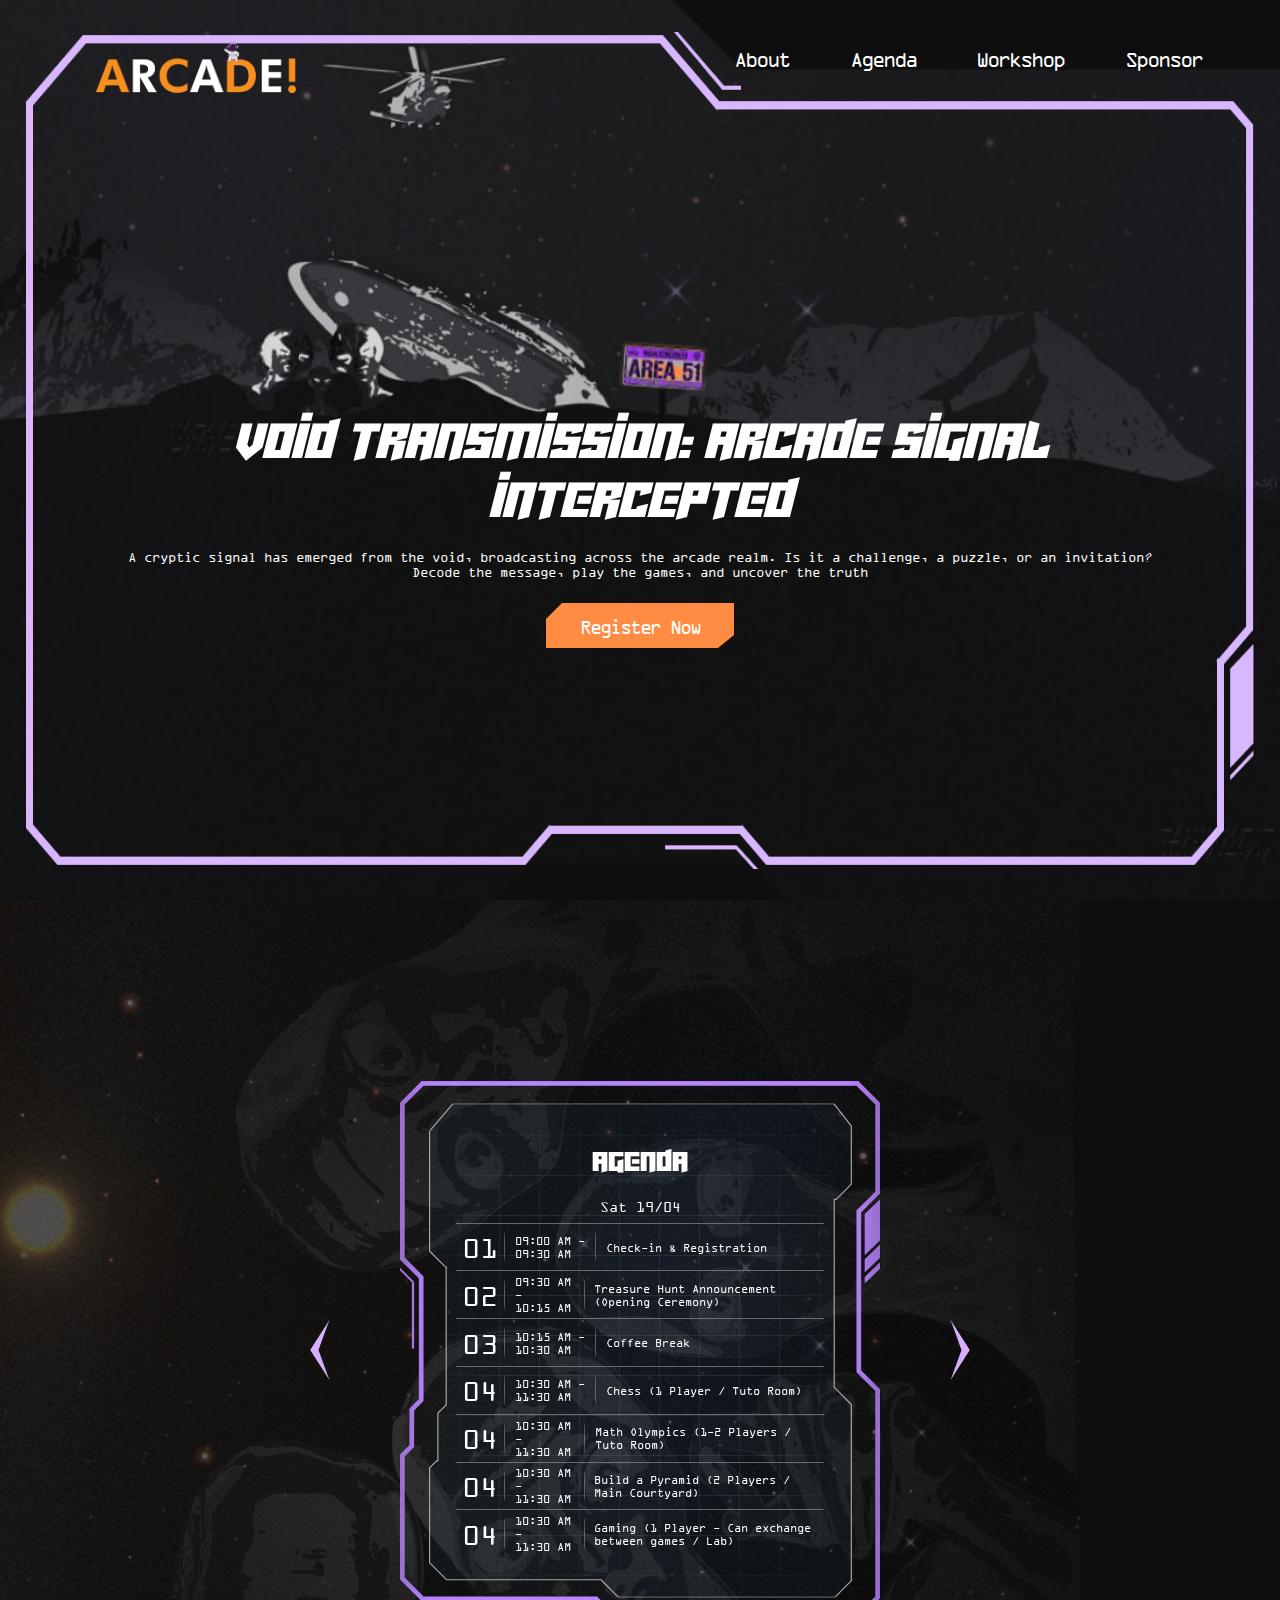
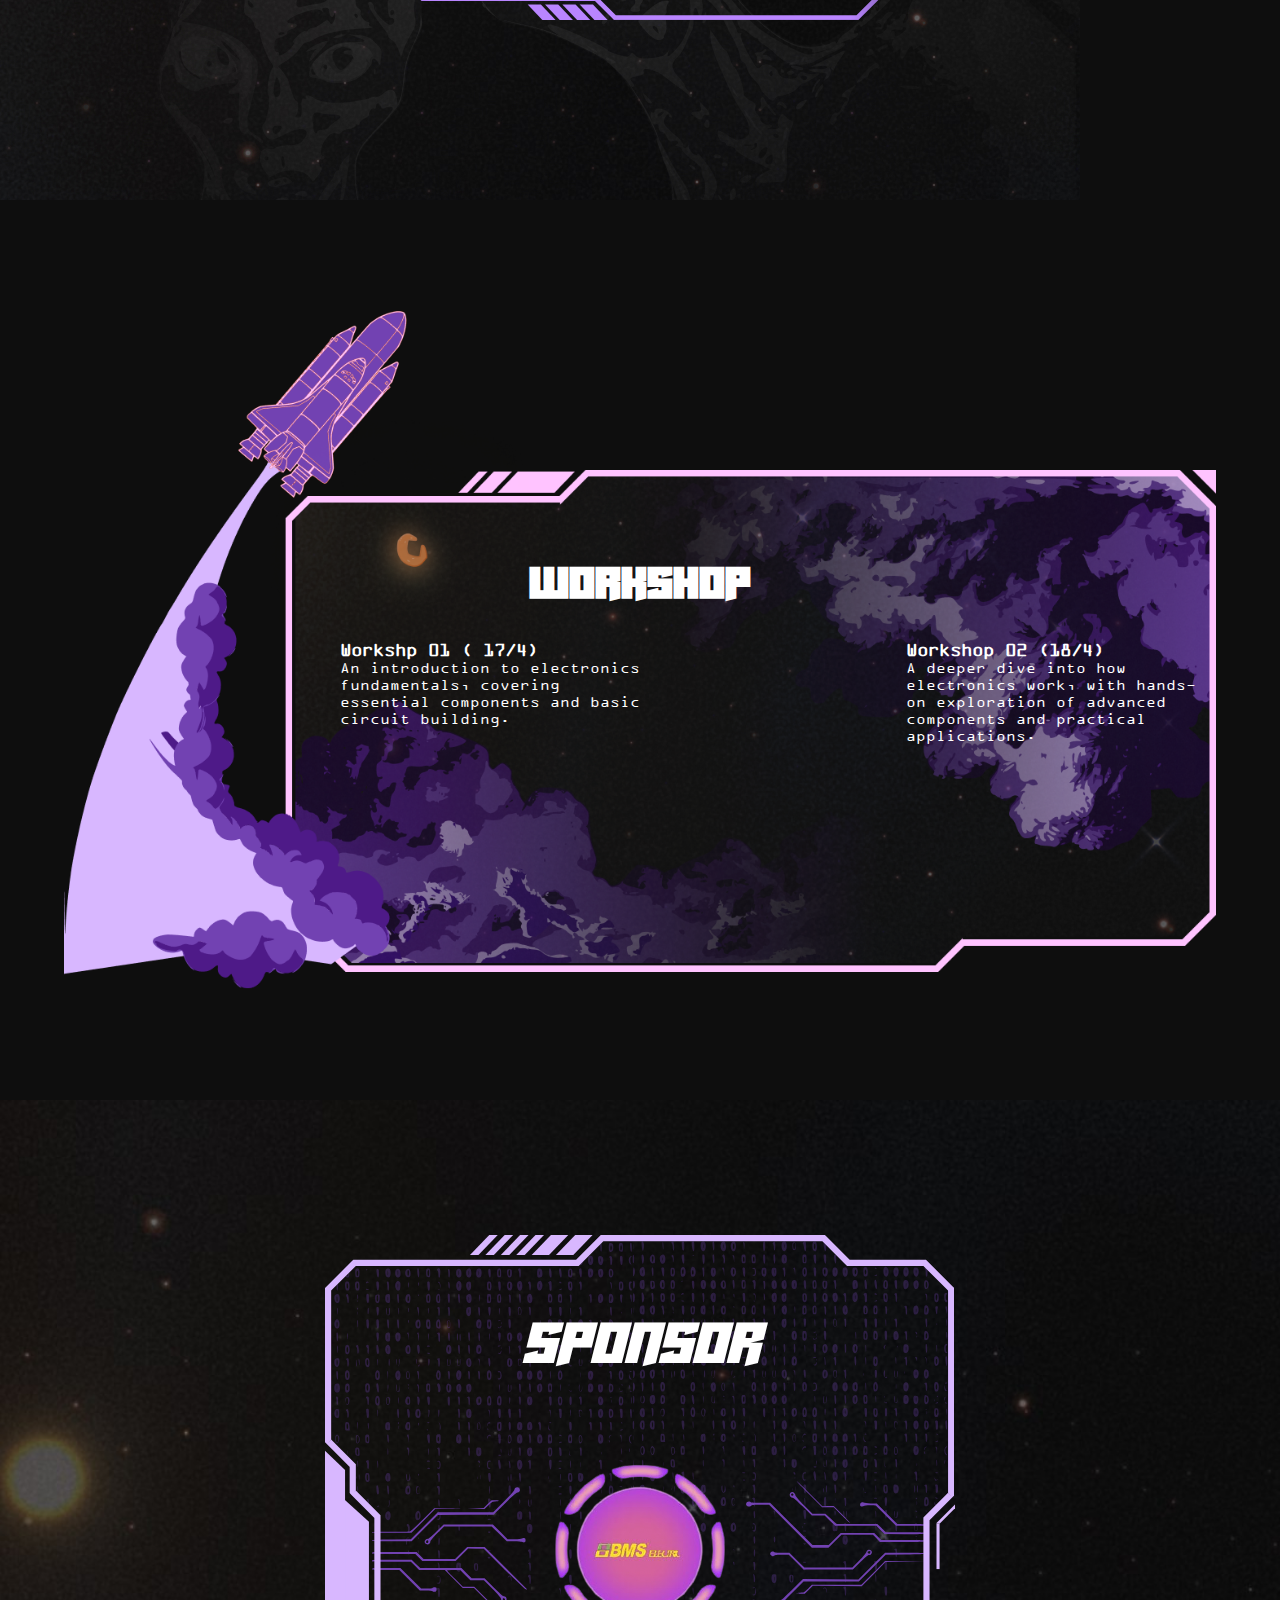
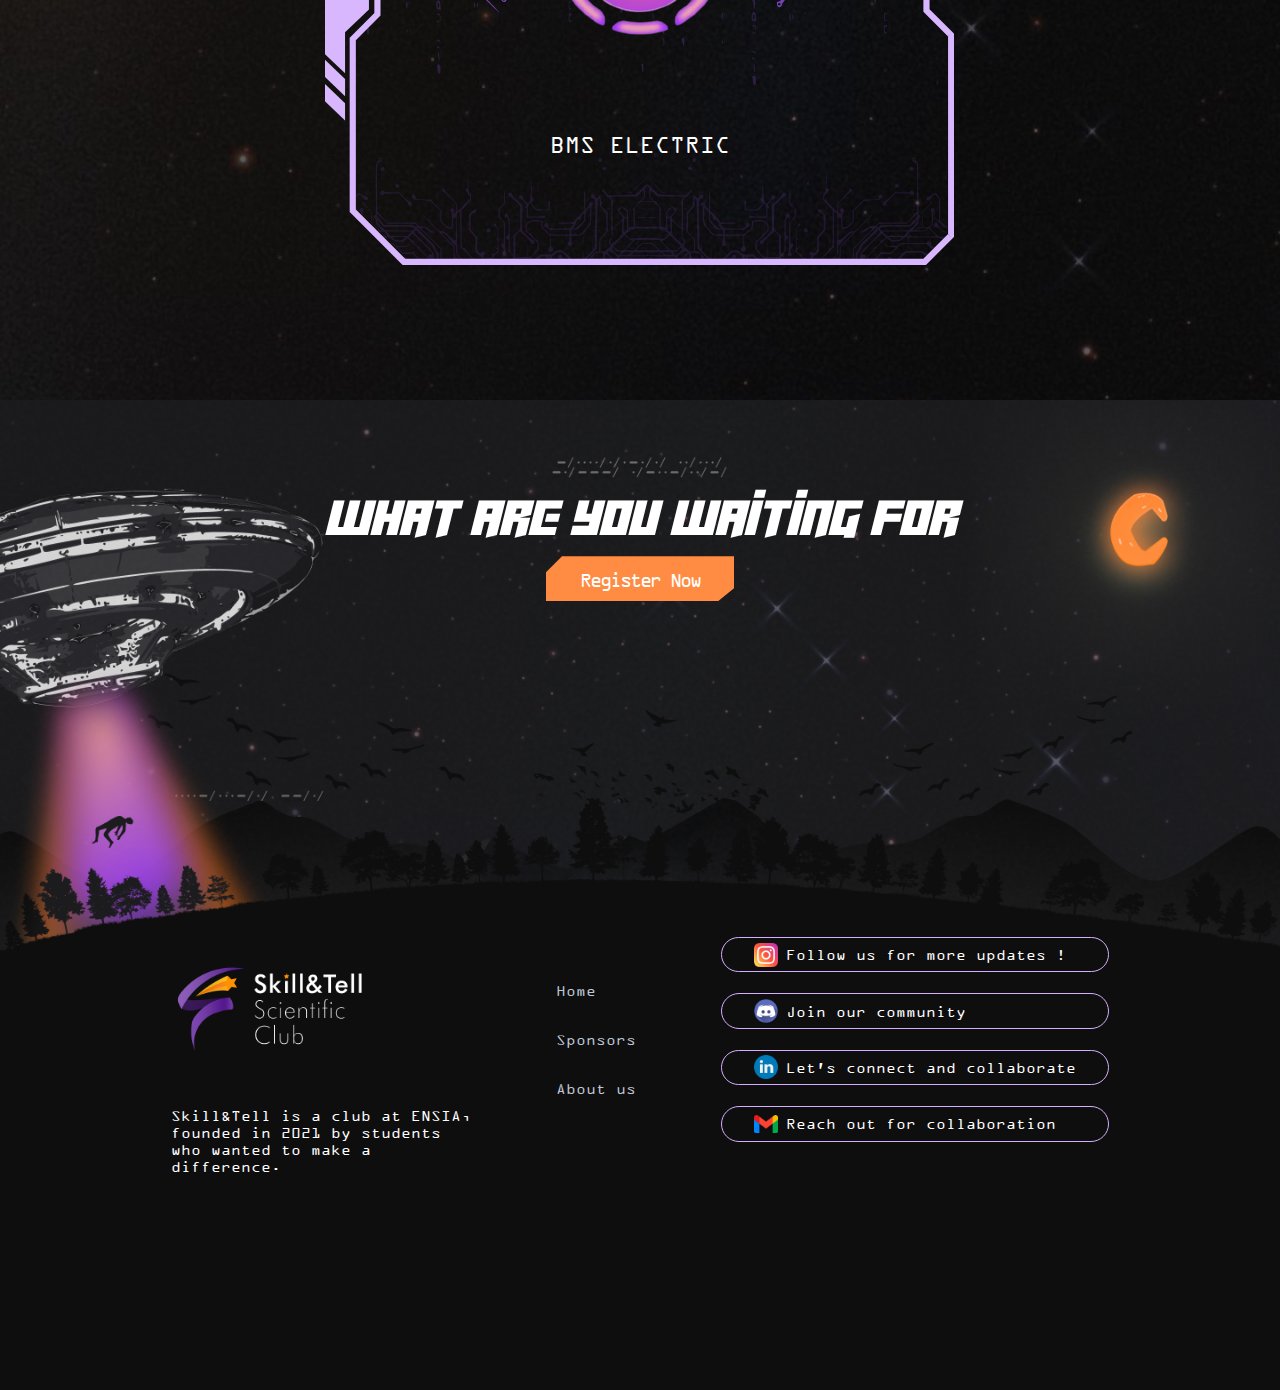
==== commit 9a51bfa2: "update_workshop_text" ====
--- a/index.html
+++ b/index.html
@@ -281,18 +281,16 @@
     <h2 class="title">WORKSHOP</h2>
     <div class="features">
       <div class="feature">
-        <h3>FEATURE 01</h3>
+        <h3>Workshp 01 ( 17/4) </h3>
         <p>
-            Lorem ipsum dolor sit amet consectetur. Mattis odio feugiat id auctor
-            pellentesque. Aliquam iaculis vel mauris eu risus mauris enim.
+            An introduction to electronics fundamentals, covering essential components and basic circuit building.
         </p>
       </div>
       
       <div class="feature">
-        <h3>FEATURE 03</h3>
+        <h3>Workshop 02 (18/4)</h3>
         <p>
-            Lorem ipsum dolor sit amet consectetur. Mattis odio feugiat id auctor
-            pellentesque. Aliquam iaculis vel mauris eu risus mauris enim.
+            A deeper dive into how electronics work, with hands-on exploration of advanced components and practical applications.
         </p>
       </div>
     </div>
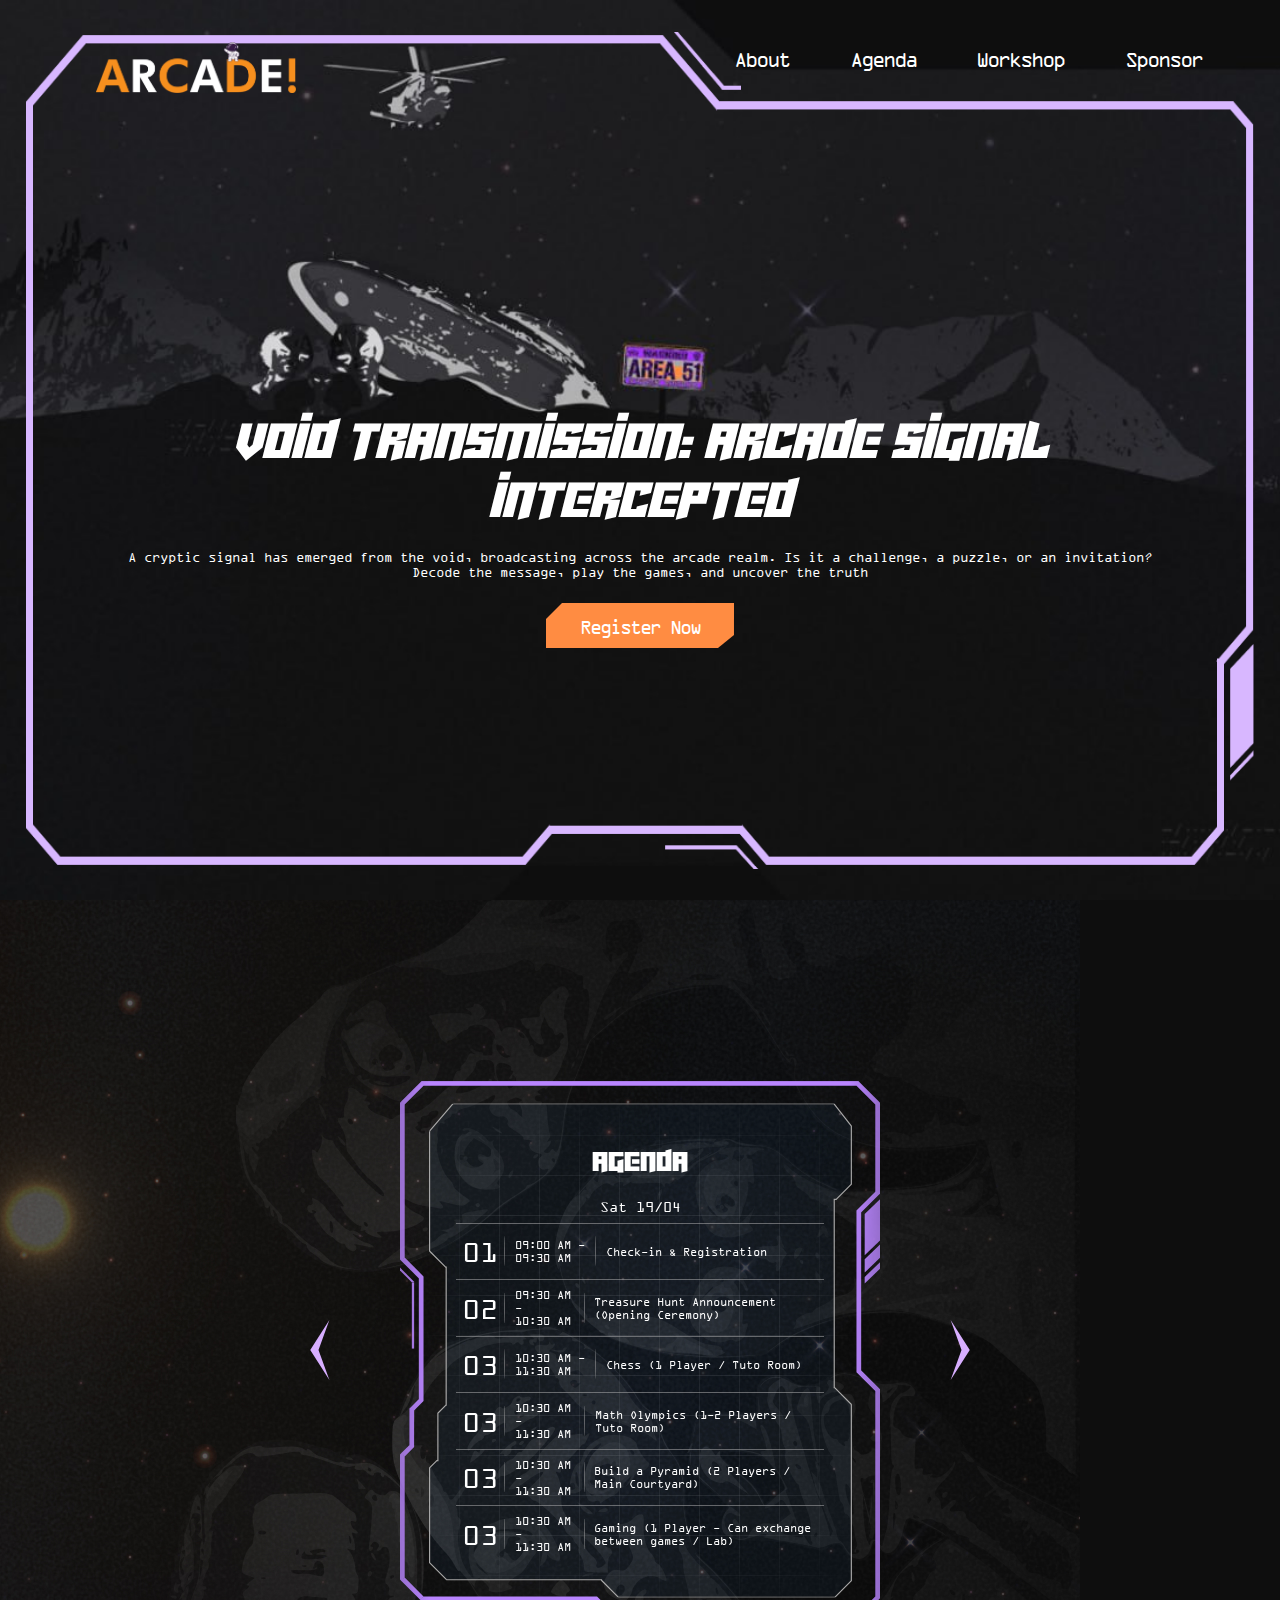
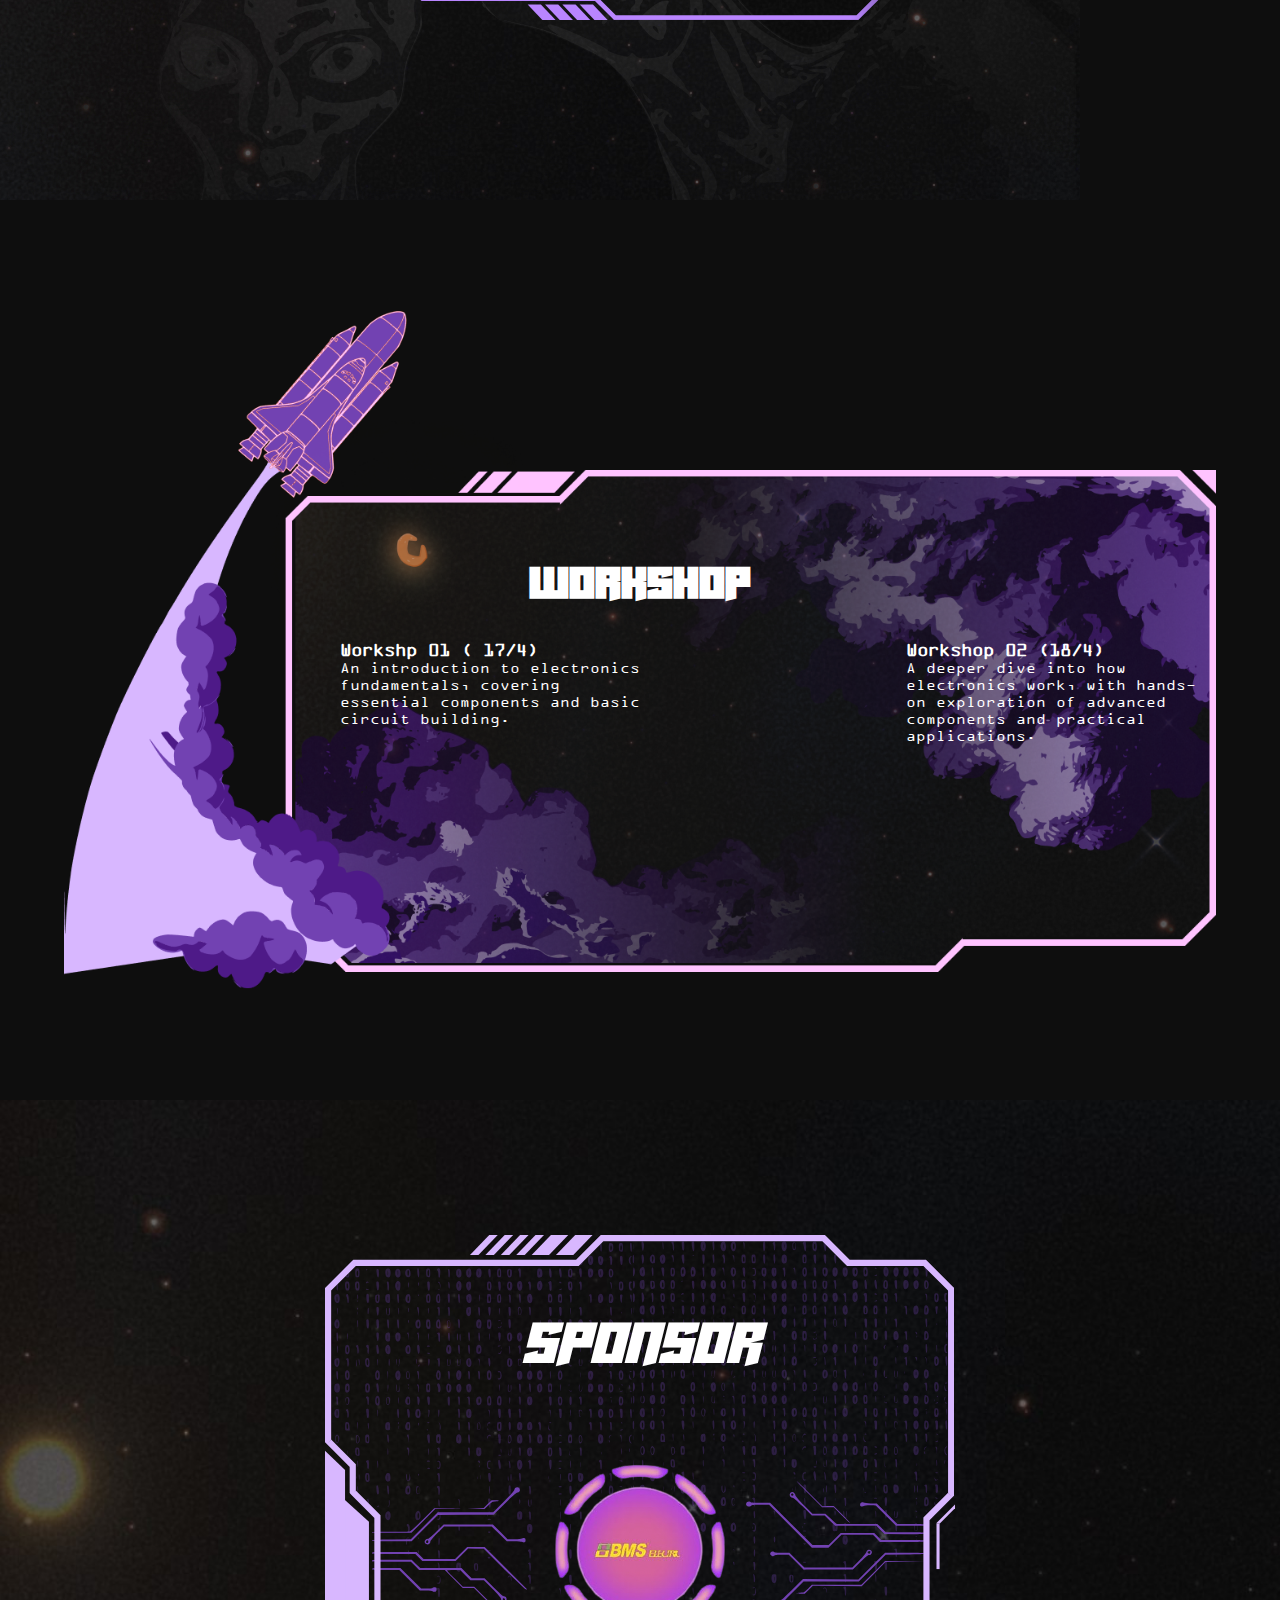
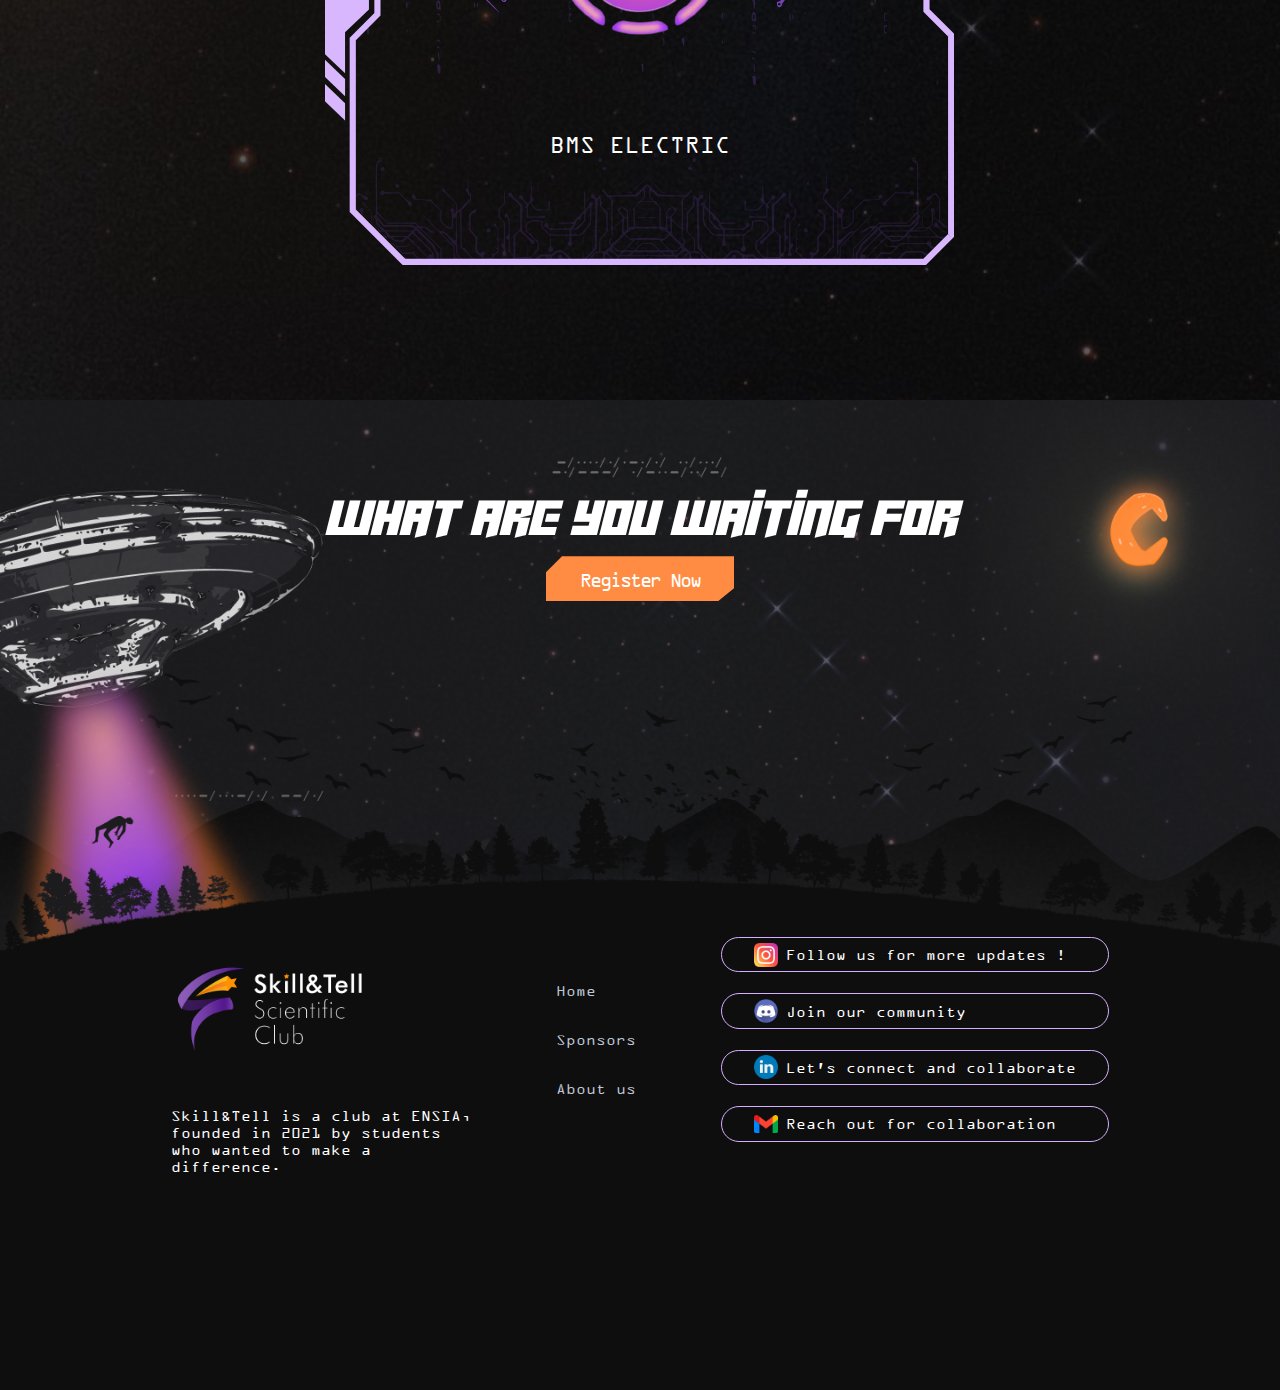
==== commit 5905dd41: "updated_agenda" ====
--- a/index.html
+++ b/index.html
@@ -93,29 +93,22 @@
                                 <div class="box_text_plan">
                                     <div class="part_text_n desplay"><p class="n">02</p></div>
                                     <div class="line_y"></div>
-                                    <div class="part_text_time desplay"><p class="time">09:30 AM - <br>10:15 AM</p></div>
+                                    <div class="part_text_time desplay"><p class="time">09:30 AM - <br>10:30 AM</p></div>
                                     <div class="line_y"></div>
                                     <div class="part_or desplay"> <p class="or">Treasure Hunt Announcement (Opening Ceremony)                                    </p></div>
                                 </div>
+                                
                                 <div class="line_x"></div>
                                 <div class="box_text_plan">
                                     <div class="part_text_n desplay"><p class="n">03</p></div>
                                     <div class="line_y"></div>
-                                    <div class="part_text_time desplay"><p class="time">10:15 AM - <br>10:30 AM</p></div>
-                                    <div class="line_y"></div>
-                                    <div class="part_or desplay"> <p class="or">Coffee Break</p></div>
-                                </div>
-                                <div class="line_x"></div>
-                                <div class="box_text_plan">
-                                    <div class="part_text_n desplay"><p class="n">04</p></div>
-                                    <div class="line_y"></div>
                                     <div class="part_text_time desplay"><p class="time">10:30 AM - <br>11:30 AM</p></div>
                                     <div class="line_y"></div>
                                     <div class="part_or desplay"> <p class="or">Chess (1 Player / Tuto Room)  </p></div>
                                 </div>
                                 <div class="line_x"></div>
                                 <div class="box_text_plan">
-                                    <div class="part_text_n desplay"><p class="n">04</p></div>
+                                    <div class="part_text_n desplay"><p class="n">03</p></div>
                                     <div class="line_y"></div>
                                     <div class="part_text_time desplay"><p class="time">10:30 AM - <br>11:30 AM</p></div>
                                     <div class="line_y"></div>
@@ -123,7 +116,7 @@
                                 </div>
                                 <div class="line_x"></div>
                                 <div class="box_text_plan">
-                                    <div class="part_text_n desplay"><p class="n">04</p></div>
+                                    <div class="part_text_n desplay"><p class="n">03</p></div>
                                     <div class="line_y"></div>
                                     <div class="part_text_time desplay"><p class="time">10:30 AM - <br>11:30 AM</p></div>
                                     <div class="line_y"></div>
@@ -131,7 +124,7 @@
                                 </div>
                                 <div class="line_x"></div>
                                 <div class="box_text_plan">
-                                    <div class="part_text_n desplay"><p class="n">04</p></div>
+                                    <div class="part_text_n desplay"><p class="n">03</p></div>
                                     <div class="line_y"></div>
                                     <div class="part_text_time desplay"><p class="time">10:30 AM - <br>11:30 AM</p></div>
                                     <div class="line_y"></div>
@@ -158,60 +151,54 @@
                             <div class="part_text_3">
                                 <div class="line_x"></div>
                                 <div class="box_text_plan">
+                                    <div class="part_text_n desplay"><p class="n">04</p></div>
+                                    <div class="line_y"></div>
+                                    <div class="part_text_time desplay"><p class="time">11:30 AM - <br>12:30 AM</p></div>
+                                    <div class="line_y"></div>
+                                    <div class="part_or desplay"> <p class="or">Floor is Lava (1 Player / Main Courtyard)</p></div>
+                                </div>
+                                <div class="line_x"></div>
+                                <div class="box_text_plan">
+                                    <div class="part_text_n desplay"><p class="n">04</p></div>
+                                    <div class="line_y"></div>
+                                    <div class="part_text_time desplay"><p class="time">11:30 AM - <br>12:30 AM</p></div>
+                                    <div class="line_y"></div>
+                                    <div class="part_or desplay"> <p class="or">Queens (3 Players / Tuto Room)</p></div>
+                                </div>
+                                <div class="line_x"></div>
+                                <div class="box_text_plan">
                                     <div class="part_text_n desplay"><p class="n">05</p></div>
                                     <div class="line_y"></div>
-                                    <div class="part_text_time desplay"><p class="time">11:30 AM - <br>12:30 AM</p></div>
-                                    <div class="line_y"></div>
-                                    <div class="part_or desplay"> <p class="or">Floor is Lava (1 Player / Main Courtyard)</p></div>
-                                </div>
-                                <div class="line_x"></div>
-                                <div class="box_text_plan">
-                                    <div class="part_text_n desplay"><p class="n">05</p></div>
-                                    <div class="line_y"></div>
-                                    <div class="part_text_time desplay"><p class="time">11:30 AM - <br>12:30 AM</p></div>
-                                    <div class="line_y"></div>
-                                    <div class="part_or desplay"> <p class="or">Queens (3 Players / Tuto Room)</p></div>
+                                    <div class="part_text_time desplay"><p class="time">12:30 AM - <br>01:30 PM</p></div>
+                                    <div class="line_y"></div>
+                                    <div class="part_or desplay"> <p class="or">Lunch Break                                    </p></div>
                                 </div>
                                 <div class="line_x"></div>
                                 <div class="box_text_plan">
                                     <div class="part_text_n desplay"><p class="n">06</p></div>
                                     <div class="line_y"></div>
-                                    <div class="part_text_time desplay"><p class="time">12:30 AM - <br>01:30 PM</p></div>
-                                    <div class="line_y"></div>
-                                    <div class="part_or desplay"> <p class="or">Lunch Break                                    </p></div>
+                                    <div class="part_text_time desplay"><p class="time">01:30 PM - <br>02:30 PM</p></div>
+                                    <div class="line_y"></div>
+                                    <div class="part_or desplay"> <p class="or">Ched l habl (1 Player / Main Courtyard)</p></div>
+                                </div>
+                                <div class="line_x"></div>
+                                <div class="box_text_plan">
+                                    <div class="part_text_n desplay"><p class="n">06</p></div>
+                                    <div class="line_y"></div>
+                                    <div class="part_text_time desplay"><p class="time">01:30 PM - <br>02:30 PM</p></div>
+                                    <div class="line_y"></div>
+                                    <div class="part_or desplay"> <p class="or">Escape Room (3 Players / Tuto Room)</div>
                                 </div>
                                 <div class="line_x"></div>
                                 <div class="box_text_plan">
                                     <div class="part_text_n desplay"><p class="n">07</p></div>
                                     <div class="line_y"></div>
-                                    <div class="part_text_time desplay"><p class="time">01:30 PM - <br>02:30 PM</p></div>
-                                    <div class="line_y"></div>
-                                    <div class="part_or desplay"> <p class="or">Ched l habl (1 Player / Main Courtyard)</p></div>
-                                </div>
-                                <div class="line_x"></div>
-                                <div class="box_text_plan">
-                                    <div class="part_text_n desplay"><p class="n">07</p></div>
-                                    <div class="line_y"></div>
-                                    <div class="part_text_time desplay"><p class="time">01:30 PM - <br>02:30 PM</p></div>
-                                    <div class="line_y"></div>
-                                    <div class="part_or desplay"> <p class="or">Escape Room (3 Players / Tuto Room)</div>
-                                </div>
-                                <div class="line_x"></div>
-                                <div class="box_text_plan">
-                                    <div class="part_text_n desplay"><p class="n">08</p></div>
-                                    <div class="line_y"></div>
                                     <div class="part_text_time desplay"><p class="time">14:30 AM - <br>15:30 AM</p></div>
                                     <div class="line_y"></div>
                                     <div class="part_or desplay"> <p class="or">Meme It (4 Players / Amphitheatre)</p></div>
                                 </div>
-                                <div class="line_x"></div>
-                                <div class="box_text_plan">
-                                    <div class="part_text_n desplay"><p class="n">09</p></div>
-                                    <div class="line_y"></div>
-                                    <div class="part_text_time desplay"><p class="time">03:30 AM - <br>04:30 AM</p></div>
-                                    <div class="line_y"></div>
-                                    <div class="part_or desplay"> <p class="or">Balance Game (1 Player / Amphitheatre)</p></div>
-                                </div>
+                                
+                                
                             </div>
                         </div>
                     </div>
@@ -233,11 +220,27 @@
                             <div class="part_text_3">
                                 <div class="line_x"></div>
                                 <div class="box_text_plan">
+                                    <div class="part_text_n desplay"><p class="n">08</p></div>
+                                    <div class="line_y"></div>
+                                    <div class="part_text_time desplay"><p class="time">03:30 AM - <br>04:30 AM</p></div>
+                                    <div class="line_y"></div>
+                                    <div class="part_or desplay"> <p class="or">Balance Game (1 Player / Amphitheatre)</p></div>
+                                </div>
+                                <div class="line_x"></div>
+                                <div class="box_text_plan">
+                                    <div class="part_text_n desplay"><p class="n">9</p></div>
+                                    <div class="line_y"></div>
+                                    <div class="part_text_time desplay"><p class="time">04:30 PM - <br>05:15 PM</p></div>
+                                    <div class="line_y"></div>
+                                    <div class="part_or desplay"> <p class="or">Team Feud (5 Players - Can exchange / Amphitheatre)</p></div>
+                                </div>
+                                <div class="line_x"></div>
+                                <div class="box_text_plan">
                                     <div class="part_text_n desplay"><p class="n">10</p></div>
                                     <div class="line_y"></div>
-                                    <div class="part_text_time desplay"><p class="time">04:30 PM - <br>05:30 PM</p></div>
-                                    <div class="line_y"></div>
-                                    <div class="part_or desplay"> <p class="or">Team Feud (5 Players - Can exchange / Amphitheatre)</p></div>
+                                    <div class="part_text_time desplay"><p class="time">05:15 PM - <br>05:30 PM</p></div>
+                                    <div class="line_y"></div>
+                                    <div class="part_or desplay"> <p class="or">Coffee Break</p></div>
                                 </div>
                                 <div class="line_x"></div>
                                 <div class="box_text_plan">
@@ -317,7 +320,7 @@
       <footer>
         <div class="what_are_you_waiting_for">
             <p>What are you waiting for</p>
-            <button id="submitBtn">Register Now</button>
+            <button onclick="window.location.href='registration/register.html'">Register Now</button>
 
         </div>
         <div class="footer-container">
